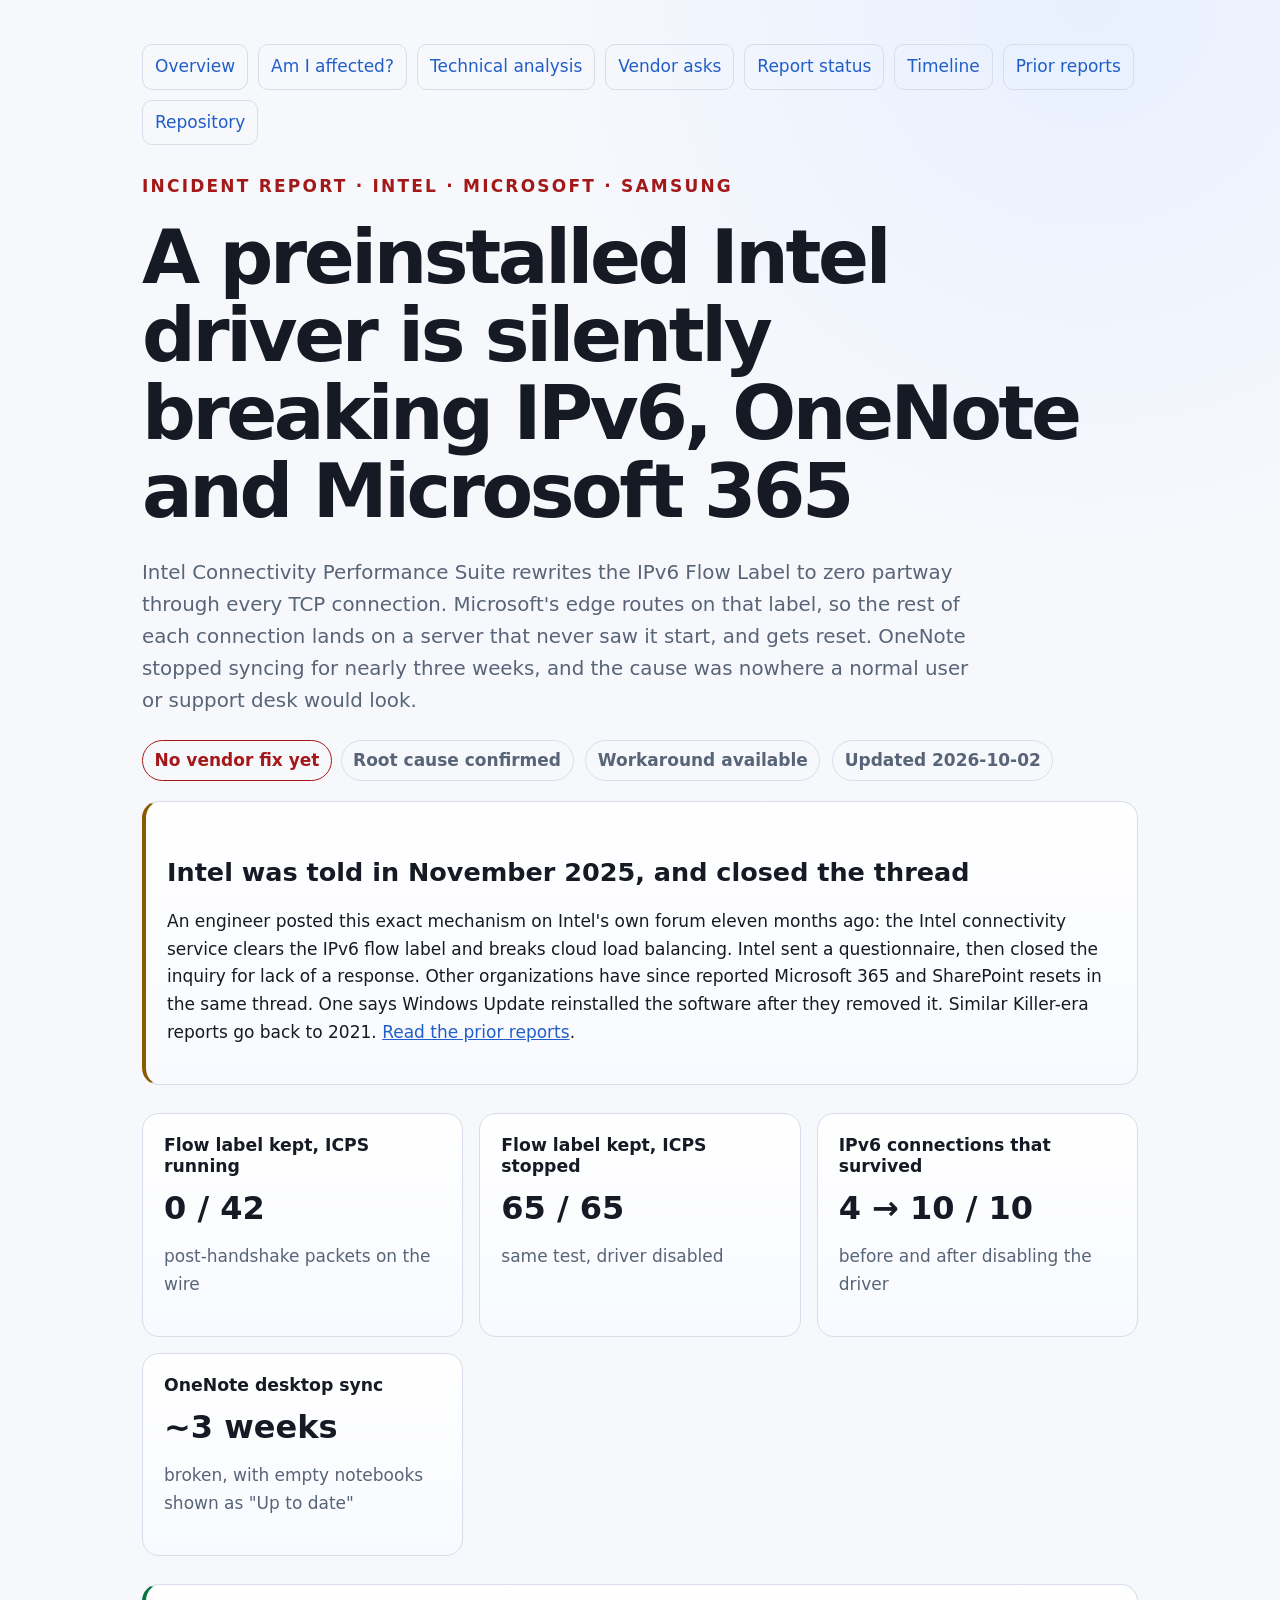
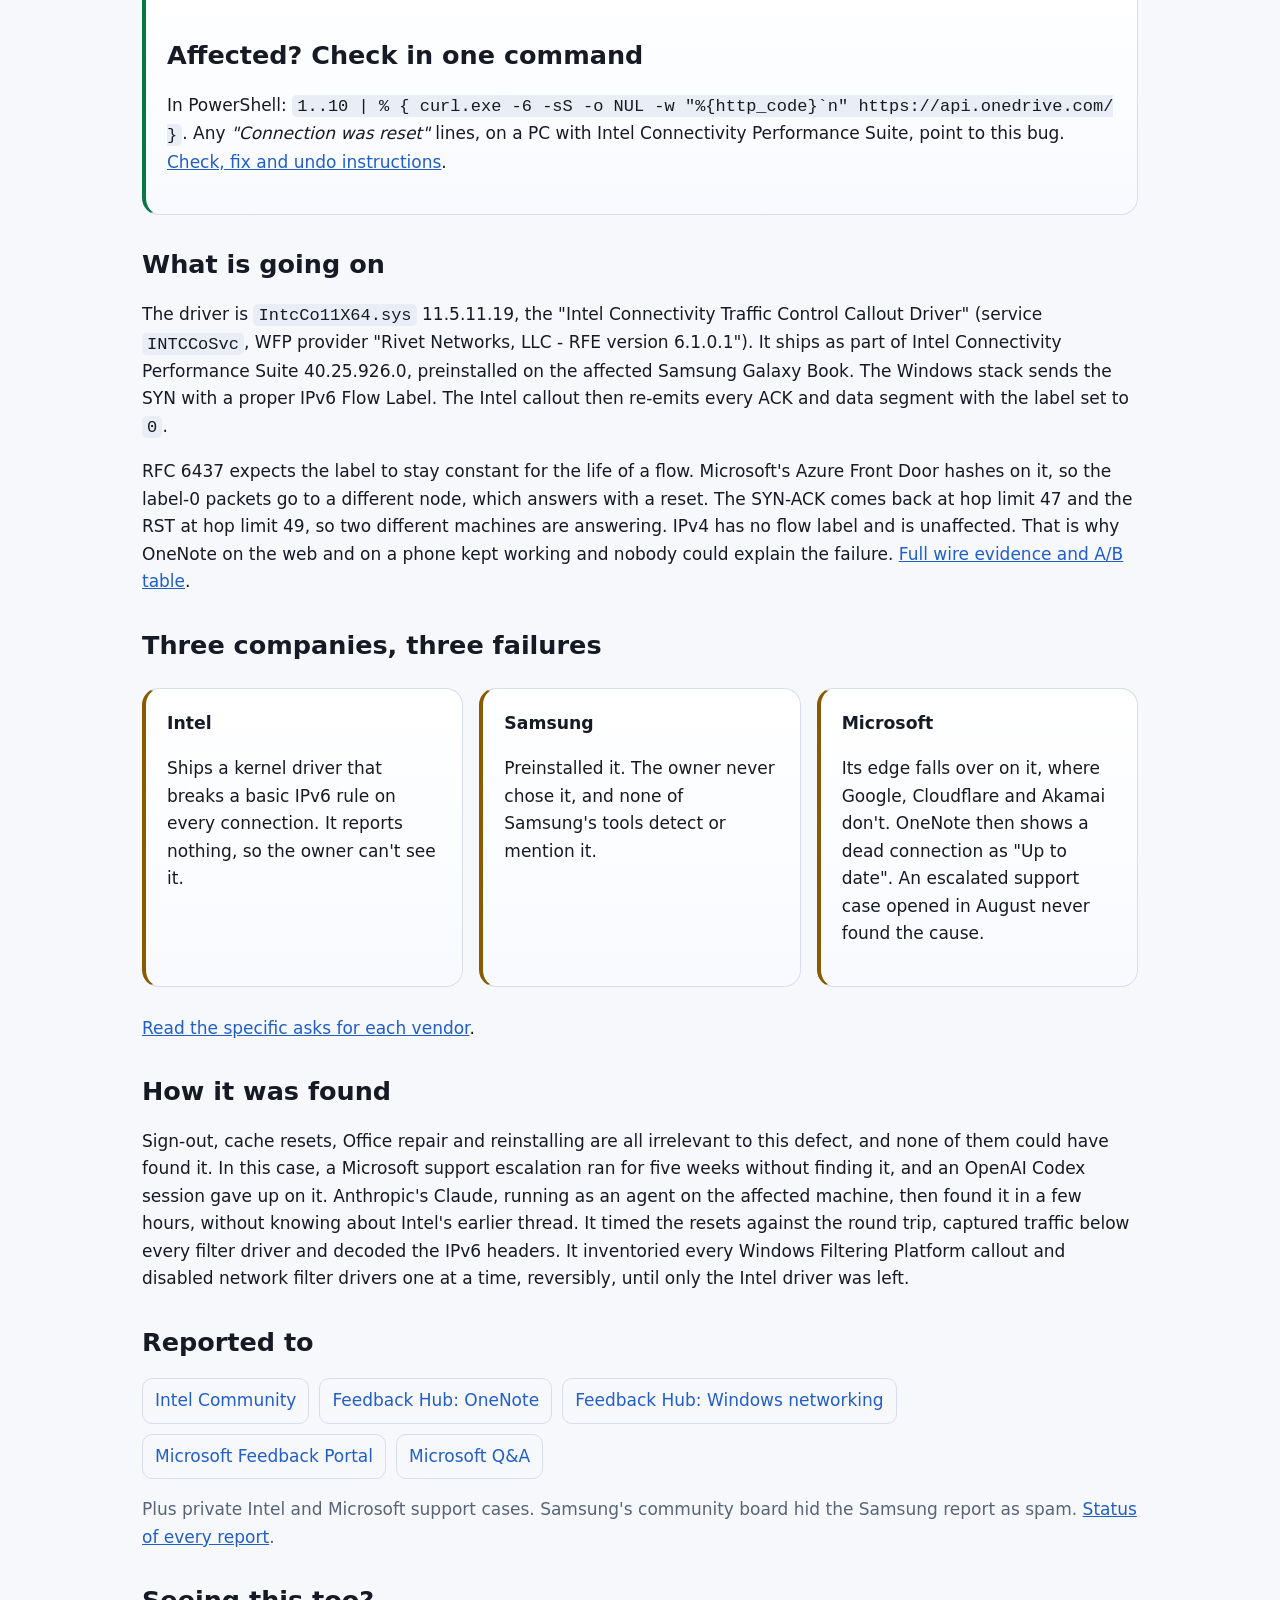
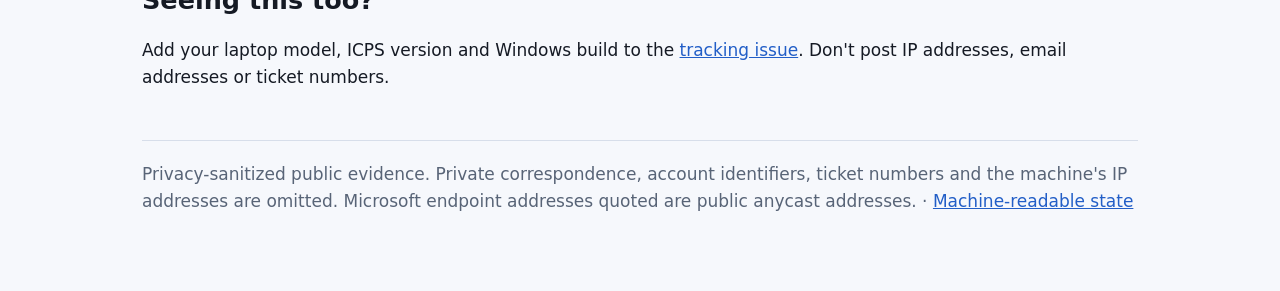
==== index.html @ 077183d1 "Add prior reports: Intel was given the flow-label mechanism in November 2025 Co-Authored-By: Claude " ====
<!doctype html>
<html lang="en">
<head>
  <meta charset="utf-8">
  <meta name="viewport" content="width=device-width,initial-scale=1">
  <title>Intel ICPS breaks IPv6, OneNote and Microsoft 365</title>
  <meta name="description" content="Intel Connectivity Performance Suite, preinstalled on Intel laptops, zeroes the IPv6 Flow Label mid-connection. Microsoft's edge resets the connection. OneNote sync dies. Root cause, proof and workaround.">
  <meta name="robots" content="index, follow">
  <link rel="canonical" href="https://coolak.github.io/intel-icps-ipv6-flow-label-incident/">
  <meta property="og:type" content="article">
  <meta property="og:site_name" content="Intel ICPS IPv6 flow-label incident">
  <meta property="og:title" content="Preinstalled Intel driver silently breaks IPv6, OneNote and Microsoft 365">
  <meta property="og:description" content="Packet captures and an A/B test show Intel Connectivity Performance Suite zeroing the IPv6 Flow Label mid-connection. Microsoft's edge resets the connection.">
  <meta property="og:url" content="https://coolak.github.io/intel-icps-ipv6-flow-label-incident/">
  <meta name="twitter:card" content="summary">
  <meta name="twitter:title" content="Preinstalled Intel driver silently breaks IPv6, OneNote and Microsoft 365">
  <meta name="twitter:description" content="Root cause, wire evidence, vendor reports and a five-minute workaround.">
  <link rel="stylesheet" href="site.css">
  <script type="application/ld+json">{"@context":"https://schema.org","@type":"Report","name":"Intel Connectivity Performance Suite zeroes IPv6 Flow Label mid-connection","url":"https://coolak.github.io/intel-icps-ipv6-flow-label-incident/","dateCreated":"2026-10-02","dateModified":"2026-10-02","about":["Intel Connectivity Performance Suite","IPv6 flow label","OneNote","Azure Front Door","Samsung Galaxy Book"],"isAccessibleForFree":true}</script>
</head>
<body><main>
<nav class="nav">
  <a href="./">Overview</a>
  <a href="workaround.html">Am I affected?</a>
  <a href="technical-analysis.html">Technical analysis</a>
  <a href="owner-action.html">Vendor asks</a>
  <a href="vendor-reports.html">Report status</a>
  <a href="timeline.html">Timeline</a>
  <a href="prior-reports.html">Prior reports</a>
  <a href="https://github.com/COOLak/intel-icps-ipv6-flow-label-incident">Repository</a>
</nav>

<p class="kicker">Incident report · Intel · Microsoft · Samsung</p>
<h1>A preinstalled Intel driver is silently breaking IPv6, OneNote and Microsoft 365</h1>
<p class="lede">Intel Connectivity Performance Suite rewrites the IPv6 Flow Label to zero partway through every TCP connection. Microsoft's edge routes on that label, so the rest of each connection lands on a server that never saw it start, and gets reset. OneNote stopped syncing for nearly three weeks, and the cause was nowhere a normal user or support desk would look.</p>
<p><span class="status">No vendor fix yet</span> <span class="pill">Root cause confirmed</span> <span class="pill">Workaround available</span> <span class="pill">Updated 2026-10-02</span></p>

<section class="panel warning">
  <h2>Intel was told in November 2025, and closed the thread</h2>
  <p>An engineer posted this exact mechanism on Intel's own forum eleven months ago: the Intel connectivity service clears the IPv6 flow label and breaks cloud load balancing. Intel sent a questionnaire, then closed the inquiry for lack of a response. Other organizations have since reported Microsoft 365 and SharePoint resets in the same thread. One says Windows Update reinstalled the software after they removed it. Similar Killer-era reports go back to 2021. <a href="prior-reports.html">Read the prior reports</a>.</p>
</section>

<div class="grid">
  <div class="card"><h2>Flow label kept, ICPS running</h2><div class="metric">0 / 42</div><p class="muted">post-handshake packets on the wire</p></div>
  <div class="card"><h2>Flow label kept, ICPS stopped</h2><div class="metric">65 / 65</div><p class="muted">same test, driver disabled</p></div>
  <div class="card"><h2>IPv6 connections that survived</h2><div class="metric">4 → 10 / 10</div><p class="muted">before and after disabling the driver</p></div>
  <div class="card"><h2>OneNote desktop sync</h2><div class="metric">~3 weeks</div><p class="muted">broken, with empty notebooks shown as "Up to date"</p></div>
</div>

<section class="panel proof">
  <h2>Affected? Check in one command</h2>
  <p>In PowerShell: <code>1..10 | % { curl.exe -6 -sS -o NUL -w "%{http_code}`n" https://api.onedrive.com/ }</code>. Any <em>"Connection was reset"</em> lines, on a PC with Intel Connectivity Performance Suite, point to this bug. <a href="workaround.html">Check, fix and undo instructions</a>.</p>
</section>

<h2>What is going on</h2>
<p>The driver is <code>IntcCo11X64.sys</code> 11.5.11.19, the "Intel Connectivity Traffic Control Callout Driver" (service <code>INTCCoSvc</code>, WFP provider "Rivet Networks, LLC - RFE version 6.1.0.1"). It ships as part of Intel Connectivity Performance Suite 40.25.926.0, preinstalled on the affected Samsung Galaxy Book. The Windows stack sends the SYN with a proper IPv6 Flow Label. The Intel callout then re-emits every ACK and data segment with the label set to <code>0</code>.</p>
<p>RFC 6437 expects the label to stay constant for the life of a flow. Microsoft's Azure Front Door hashes on it, so the label-0 packets go to a different node, which answers with a reset. The SYN-ACK comes back at hop limit 47 and the RST at hop limit 49, so two different machines are answering. IPv4 has no flow label and is unaffected. That is why OneNote on the web and on a phone kept working and nobody could explain the failure. <a href="technical-analysis.html">Full wire evidence and A/B table</a>.</p>

<h2>Three companies, three failures</h2>
<div class="grid">
  <div class="card warning"><h3>Intel</h3><p>Ships a kernel driver that breaks a basic IPv6 rule on every connection. It reports nothing, so the owner can't see it.</p></div>
  <div class="card warning"><h3>Samsung</h3><p>Preinstalled it. The owner never chose it, and none of Samsung's tools detect or mention it.</p></div>
  <div class="card warning"><h3>Microsoft</h3><p>Its edge falls over on it, where Google, Cloudflare and Akamai don't. OneNote then shows a dead connection as "Up to date". An escalated support case opened in August never found the cause.</p></div>
</div>
<p><a href="owner-action.html">Read the specific asks for each vendor</a>.</p>

<h2>How it was found</h2>
<p>Sign-out, cache resets, Office repair and reinstalling are all irrelevant to this defect, and none of them could have found it. In this case, a Microsoft support escalation ran for five weeks without finding it, and an OpenAI Codex session gave up on it. Anthropic's Claude, running as an agent on the affected machine, then found it in a few hours, without knowing about Intel's earlier thread. It timed the resets against the round trip, captured traffic below every filter driver and decoded the IPv6 headers. It inventoried every Windows Filtering Platform callout and disabled network filter drivers one at a time, reversibly, until only the Intel driver was left.</p>

<h2>Reported to</h2>
<div class="links">
  <a href="https://community.intel.com/t5/Wireless/Intel-ICPS-driver-zeroes-IPv6-Flow-Label-mid-connection-breaking/m-p/1760647">Intel Community</a>
  <a href="https://aka.ms/AA13q37q">Feedback Hub: OneNote</a>
  <a href="https://aka.ms/AA13q37r">Feedback Hub: Windows networking</a>
  <a href="https://feedbackportal.microsoft.com/feedback/idea/dd326ebc-9da1-f111-85ce-7c1e529382f4">Microsoft Feedback Portal</a>
  <a href="https://learn.microsoft.com/en-us/answers/questions/5682454/onenote-sync-says-up-to-date-on-old-pc-but-noteboo">Microsoft Q&amp;A</a>
</div>
<p class="muted">Plus private Intel and Microsoft support cases. Samsung's community board hid the Samsung report as spam. <a href="vendor-reports.html">Status of every report</a>.</p>

<h2>Seeing this too?</h2>
<p>Add your laptop model, ICPS version and Windows build to the <a href="https://github.com/COOLak/intel-icps-ipv6-flow-label-incident/issues/1">tracking issue</a>. Don't post IP addresses, email addresses or ticket numbers.</p>

<footer>Privacy-sanitized public evidence. Private correspondence, account identifiers, ticket numbers and the machine's IP addresses are omitted. Microsoft endpoint addresses quoted are public anycast addresses. · <a href="incident-state.json">Machine-readable state</a></footer>
</main></body>
</html>
---- site.css ----
:root{color-scheme:light dark;--bg:#090c12;--panel:#141a24;--panel2:#0f141d;--text:#f5f7fb;--muted:#aeb9ca;--line:#2d3748;--accent:#8bb7ff;--bad:#ff8f8f;--good:#79e2ad;--warn:#ffd27a}
*{box-sizing:border-box}
html{scroll-behavior:smooth}
body{margin:0;background:radial-gradient(circle at 85% 0,#17233a 0,transparent 34rem),var(--bg);color:var(--text);font:17px/1.62 system-ui,-apple-system,"Segoe UI",sans-serif}
main{max-width:1040px;margin:auto;padding:44px 22px 80px}
a{color:var(--accent)}
h1{font-size:clamp(2.2rem,6vw,4.7rem);line-height:1.04;margin:.22em 0 .35em;letter-spacing:-.045em}
h2{margin-top:2.1rem;line-height:1.2}
h3{margin-bottom:.35rem}
.kicker{color:var(--bad);font-weight:850;letter-spacing:.13em;text-transform:uppercase}
.lede{font-size:1.24rem;color:var(--muted);max-width:850px}
.status,.pill{display:inline-block;padding:.34rem .72rem;border:1px solid var(--bad);border-radius:999px;color:var(--bad);font-weight:760}
.pill{border-color:var(--line);color:var(--muted);margin:.2rem}
.grid{display:grid;grid-template-columns:repeat(auto-fit,minmax(250px,1fr));gap:16px;margin:28px 0}
.card,.panel{background:linear-gradient(180deg,var(--panel),var(--panel2));border:1px solid var(--line);border-radius:17px;padding:21px}
.card h2,.card h3{margin-top:0;font-size:1.08rem}
.metric{font-size:2rem;font-weight:850;line-height:1.1}
.muted{color:var(--muted)}
.warning{border-left:4px solid var(--warn)}
.proof{border-left:4px solid var(--good)}
img{display:block;max-width:100%;border-radius:14px;border:1px solid var(--line);margin:24px 0}
table{width:100%;border-collapse:collapse;display:block;overflow-x:auto}
th,td{text-align:left;vertical-align:top;border-bottom:1px solid var(--line);padding:12px 10px;min-width:150px}
th{color:var(--muted)}
.links,.nav{display:flex;flex-wrap:wrap;gap:10px}
.links a,.nav a{border:1px solid var(--line);border-radius:10px;padding:8px 12px;text-decoration:none;background:rgba(255,255,255,.02)}
.nav{margin-bottom:28px}
.timeline{border-left:2px solid var(--line);padding-left:22px}
.timeline article{position:relative;margin:0 0 24px}
.timeline article:before{content:"";position:absolute;left:-29px;top:.45rem;width:12px;height:12px;border-radius:50%;background:var(--accent)}
code{background:#20283a;padding:.1em .3em;border-radius:5px}
footer{margin-top:48px;padding-top:20px;border-top:1px solid var(--line);color:var(--muted)}
@media(prefers-color-scheme:light){:root{--bg:#f6f8fc;--panel:#fff;--panel2:#f8faff;--text:#151a24;--muted:#586477;--line:#d7deea;--accent:#225ec7;--bad:#a31919;--good:#087743;--warn:#8a5a00}body{background:radial-gradient(circle at 85% 0,#e8f0ff 0,transparent 34rem),var(--bg)}code{background:#e8edf6}}
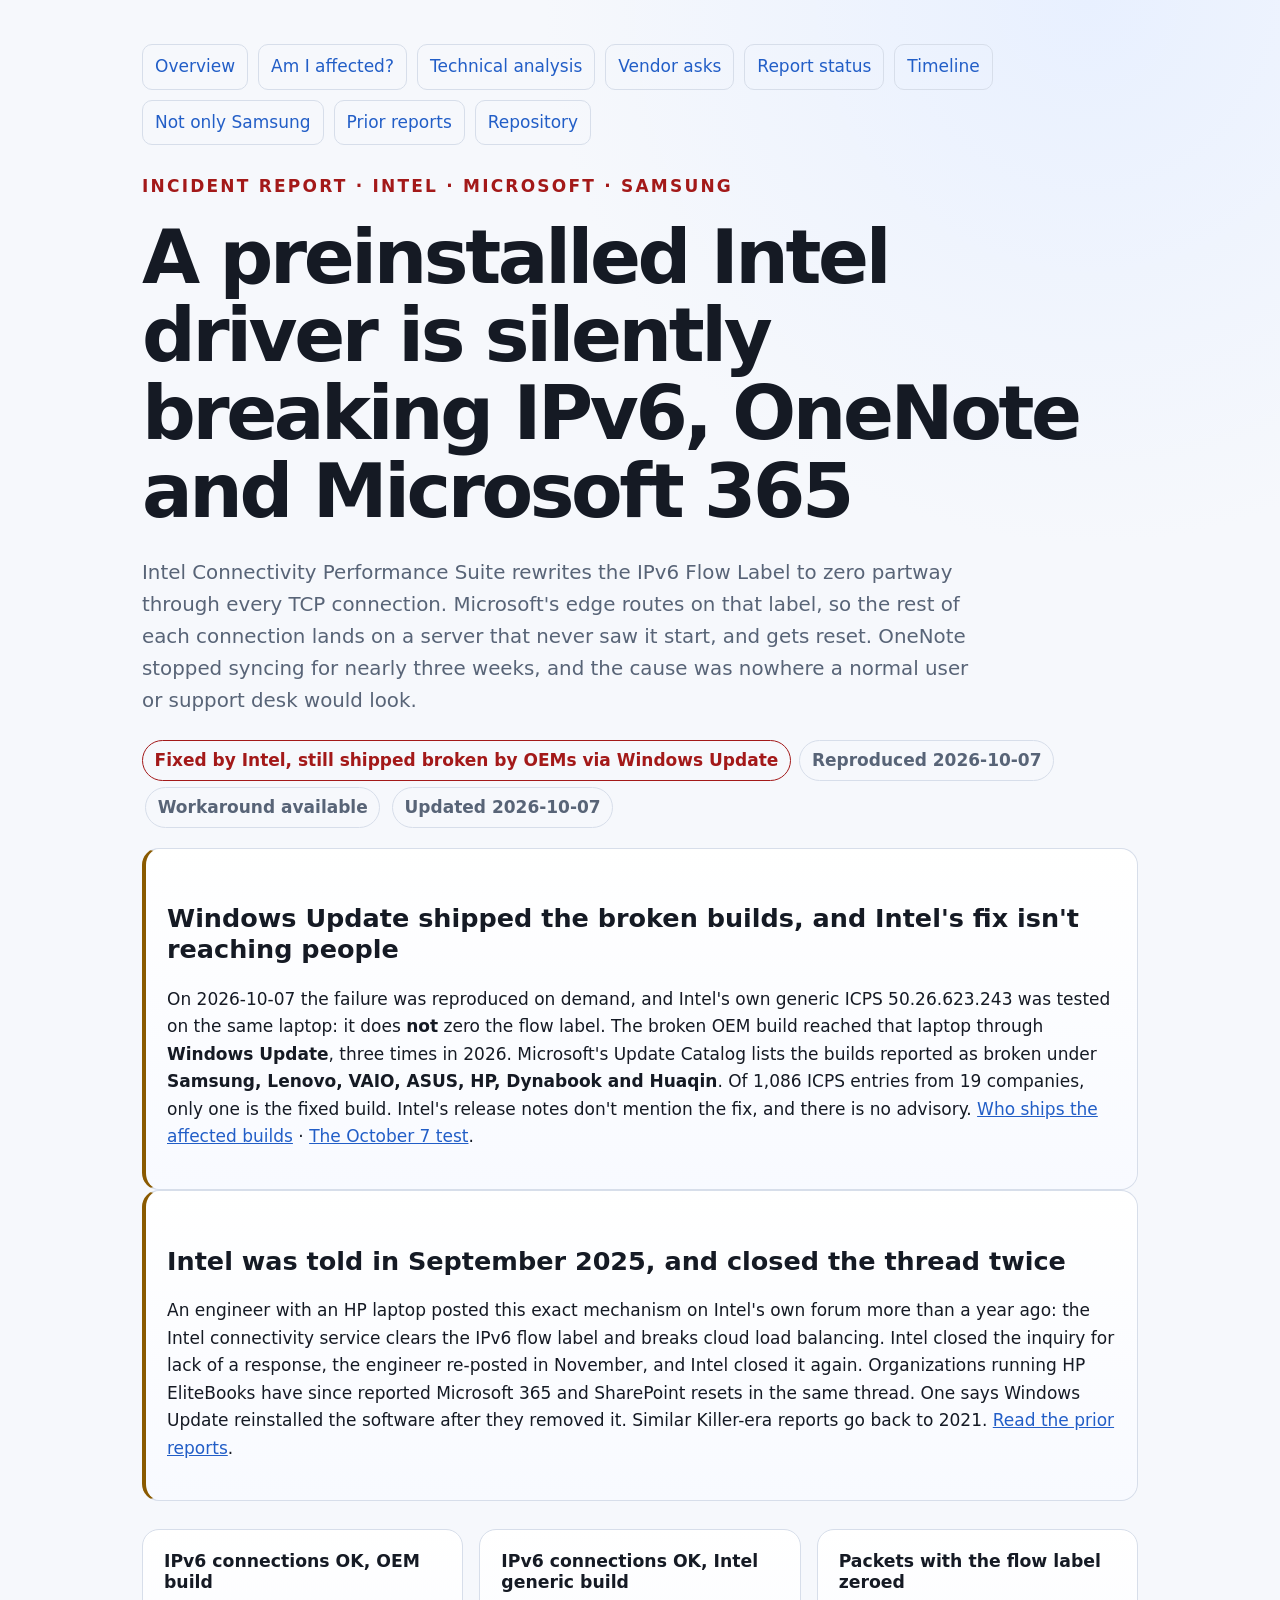
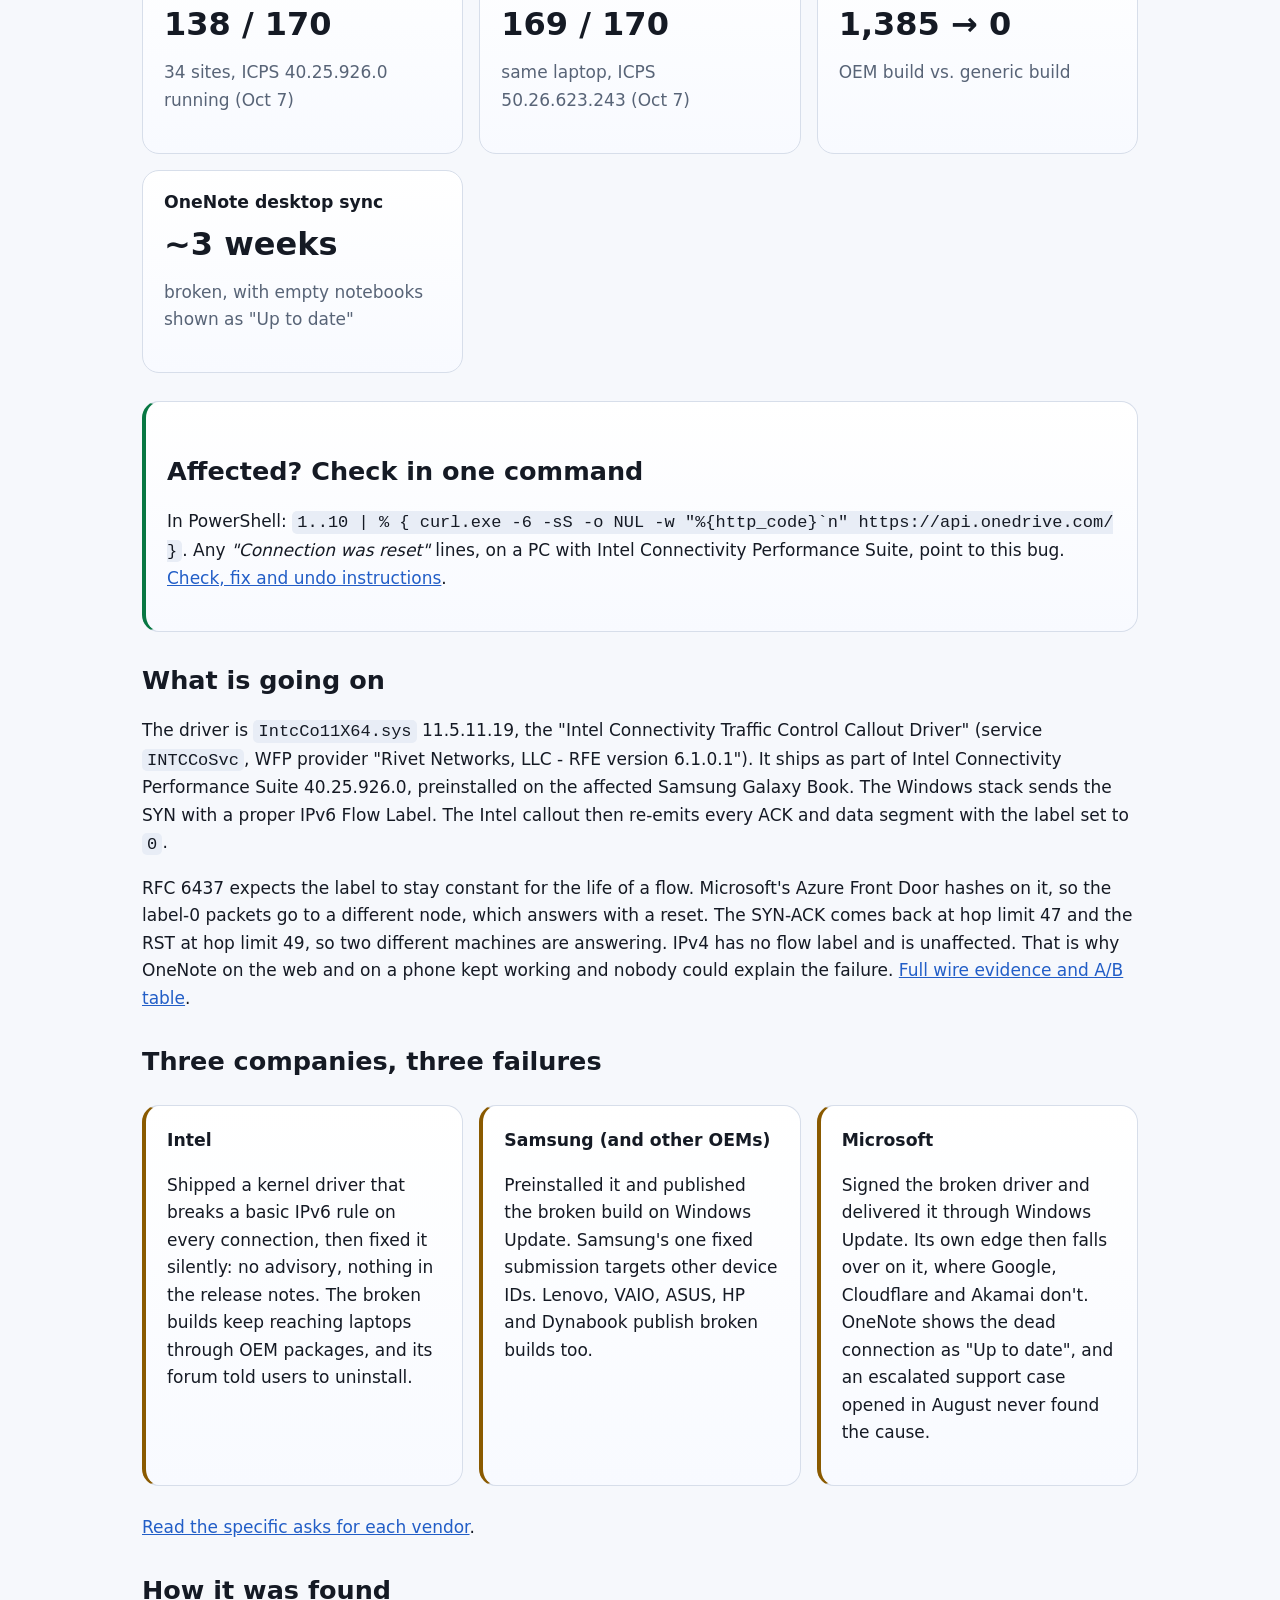
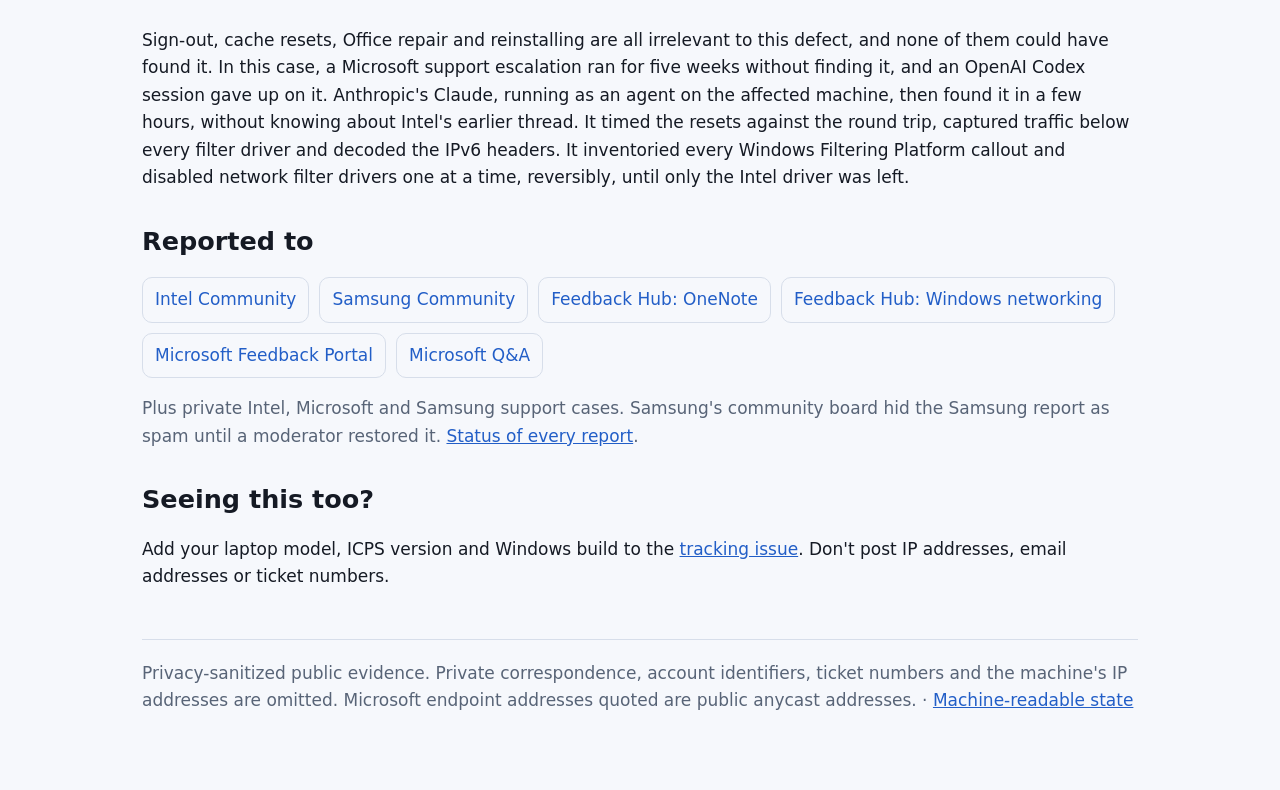
==== commit 513a8941: "Add October 7 retest, Intel generic build result, Windows Update evidence and affected OEMs - Reprod" ====
--- a/index.html
+++ b/index.html
@@ -26,6 +26,7 @@
   <a href="owner-action.html">Vendor asks</a>
   <a href="vendor-reports.html">Report status</a>
   <a href="timeline.html">Timeline</a>
+  <a href="affected-oems.html">Not only Samsung</a>
   <a href="prior-reports.html">Prior reports</a>
   <a href="https://github.com/COOLak/intel-icps-ipv6-flow-label-incident">Repository</a>
 </nav>
@@ -33,17 +34,22 @@
 <p class="kicker">Incident report · Intel · Microsoft · Samsung</p>
 <h1>A preinstalled Intel driver is silently breaking IPv6, OneNote and Microsoft 365</h1>
 <p class="lede">Intel Connectivity Performance Suite rewrites the IPv6 Flow Label to zero partway through every TCP connection. Microsoft's edge routes on that label, so the rest of each connection lands on a server that never saw it start, and gets reset. OneNote stopped syncing for nearly three weeks, and the cause was nowhere a normal user or support desk would look.</p>
-<p><span class="status">No vendor fix yet</span> <span class="pill">Root cause confirmed</span> <span class="pill">Workaround available</span> <span class="pill">Updated 2026-10-02</span></p>
+<p><span class="status">Fixed by Intel, still shipped broken by OEMs via Windows Update</span> <span class="pill">Reproduced 2026-10-07</span> <span class="pill">Workaround available</span> <span class="pill">Updated 2026-10-07</span></p>
 
 <section class="panel warning">
-  <h2>Intel was told in November 2025, and closed the thread</h2>
-  <p>An engineer posted this exact mechanism on Intel's own forum eleven months ago: the Intel connectivity service clears the IPv6 flow label and breaks cloud load balancing. Intel sent a questionnaire, then closed the inquiry for lack of a response. Other organizations have since reported Microsoft 365 and SharePoint resets in the same thread. One says Windows Update reinstalled the software after they removed it. Similar Killer-era reports go back to 2021. <a href="prior-reports.html">Read the prior reports</a>.</p>
+  <h2>Windows Update shipped the broken builds, and Intel's fix isn't reaching people</h2>
+  <p>On 2026-10-07 the failure was reproduced on demand, and Intel's own generic ICPS 50.26.623.243 was tested on the same laptop: it does <strong>not</strong> zero the flow label. The broken OEM build reached that laptop through <strong>Windows Update</strong>, three times in 2026. Microsoft's Update Catalog lists the builds reported as broken under <strong>Samsung, Lenovo, VAIO, ASUS, HP, Dynabook and Huaqin</strong>. Of 1,086 ICPS entries from 19 companies, only one is the fixed build. Intel's release notes don't mention the fix, and there is no advisory. <a href="affected-oems.html">Who ships the affected builds</a> · <a href="technical-analysis.html#october-7-reproduced-again-and-intels-generic-build-does-not-have-the-bug">The October 7 test</a>.</p>
+</section>
+
+<section class="panel warning">
+  <h2>Intel was told in September 2025, and closed the thread twice</h2>
+  <p>An engineer with an HP laptop posted this exact mechanism on Intel's own forum more than a year ago: the Intel connectivity service clears the IPv6 flow label and breaks cloud load balancing. Intel closed the inquiry for lack of a response, the engineer re-posted in November, and Intel closed it again. Organizations running HP EliteBooks have since reported Microsoft 365 and SharePoint resets in the same thread. One says Windows Update reinstalled the software after they removed it. Similar Killer-era reports go back to 2021. <a href="prior-reports.html">Read the prior reports</a>.</p>
 </section>
 
 <div class="grid">
-  <div class="card"><h2>Flow label kept, ICPS running</h2><div class="metric">0 / 42</div><p class="muted">post-handshake packets on the wire</p></div>
-  <div class="card"><h2>Flow label kept, ICPS stopped</h2><div class="metric">65 / 65</div><p class="muted">same test, driver disabled</p></div>
-  <div class="card"><h2>IPv6 connections that survived</h2><div class="metric">4 → 10 / 10</div><p class="muted">before and after disabling the driver</p></div>
+  <div class="card"><h2>IPv6 connections OK, OEM build</h2><div class="metric">138 / 170</div><p class="muted">34 sites, ICPS 40.25.926.0 running (Oct 7)</p></div>
+  <div class="card"><h2>IPv6 connections OK, Intel generic build</h2><div class="metric">169 / 170</div><p class="muted">same laptop, ICPS 50.26.623.243 (Oct 7)</p></div>
+  <div class="card"><h2>Packets with the flow label zeroed</h2><div class="metric">1,385 → 0</div><p class="muted">OEM build vs. generic build</p></div>
   <div class="card"><h2>OneNote desktop sync</h2><div class="metric">~3 weeks</div><p class="muted">broken, with empty notebooks shown as "Up to date"</p></div>
 </div>
 
@@ -58,9 +64,9 @@
 
 <h2>Three companies, three failures</h2>
 <div class="grid">
-  <div class="card warning"><h3>Intel</h3><p>Ships a kernel driver that breaks a basic IPv6 rule on every connection. It reports nothing, so the owner can't see it.</p></div>
-  <div class="card warning"><h3>Samsung</h3><p>Preinstalled it. The owner never chose it, and none of Samsung's tools detect or mention it.</p></div>
-  <div class="card warning"><h3>Microsoft</h3><p>Its edge falls over on it, where Google, Cloudflare and Akamai don't. OneNote then shows a dead connection as "Up to date". An escalated support case opened in August never found the cause.</p></div>
+  <div class="card warning"><h3>Intel</h3><p>Shipped a kernel driver that breaks a basic IPv6 rule on every connection, then fixed it silently: no advisory, nothing in the release notes. The broken builds keep reaching laptops through OEM packages, and its forum told users to uninstall.</p></div>
+  <div class="card warning"><h3>Samsung (and other OEMs)</h3><p>Preinstalled it and published the broken build on Windows Update. Samsung's one fixed submission targets other device IDs. Lenovo, VAIO, ASUS, HP and Dynabook publish broken builds too.</p></div>
+  <div class="card warning"><h3>Microsoft</h3><p>Signed the broken driver and delivered it through Windows Update. Its own edge then falls over on it, where Google, Cloudflare and Akamai don't. OneNote shows the dead connection as "Up to date", and an escalated support case opened in August never found the cause.</p></div>
 </div>
 <p><a href="owner-action.html">Read the specific asks for each vendor</a>.</p>
 
@@ -70,12 +76,13 @@
 <h2>Reported to</h2>
 <div class="links">
   <a href="https://community.intel.com/t5/Wireless/Intel-ICPS-driver-zeroes-IPv6-Flow-Label-mid-connection-breaking/m-p/1760647">Intel Community</a>
+  <a href="https://us.community.samsung.com/t5/Computers/Galaxy-Book-ships-Intel-software-that-breaks-IPv6-networking-and/m-p/3679834">Samsung Community</a>
   <a href="https://aka.ms/AA13q37q">Feedback Hub: OneNote</a>
   <a href="https://aka.ms/AA13q37r">Feedback Hub: Windows networking</a>
   <a href="https://feedbackportal.microsoft.com/feedback/idea/dd326ebc-9da1-f111-85ce-7c1e529382f4">Microsoft Feedback Portal</a>
   <a href="https://learn.microsoft.com/en-us/answers/questions/5682454/onenote-sync-says-up-to-date-on-old-pc-but-noteboo">Microsoft Q&amp;A</a>
 </div>
-<p class="muted">Plus private Intel and Microsoft support cases. Samsung's community board hid the Samsung report as spam. <a href="vendor-reports.html">Status of every report</a>.</p>
+<p class="muted">Plus private Intel, Microsoft and Samsung support cases. Samsung's community board hid the Samsung report as spam until a moderator restored it. <a href="vendor-reports.html">Status of every report</a>.</p>
 
 <h2>Seeing this too?</h2>
 <p>Add your laptop model, ICPS version and Windows build to the <a href="https://github.com/COOLak/intel-icps-ipv6-flow-label-incident/issues/1">tracking issue</a>. Don't post IP addresses, email addresses or ticket numbers.</p>
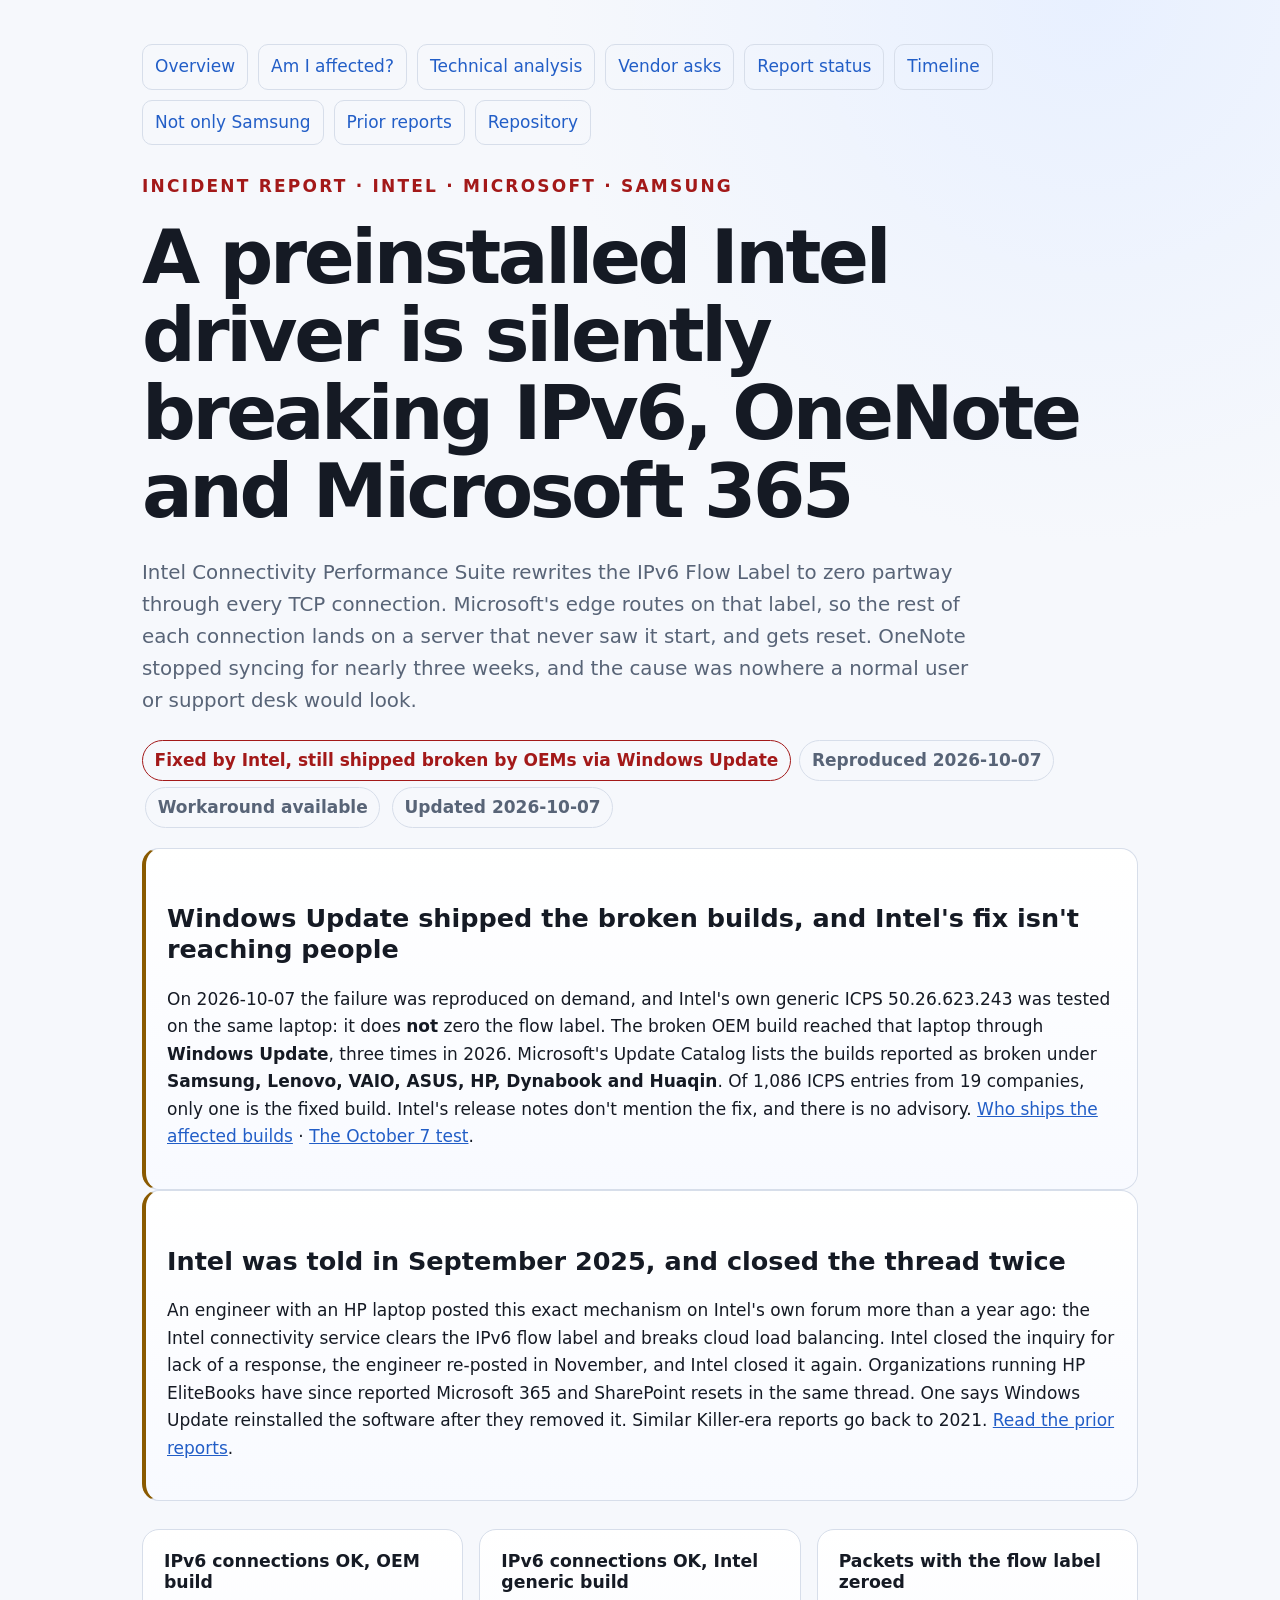
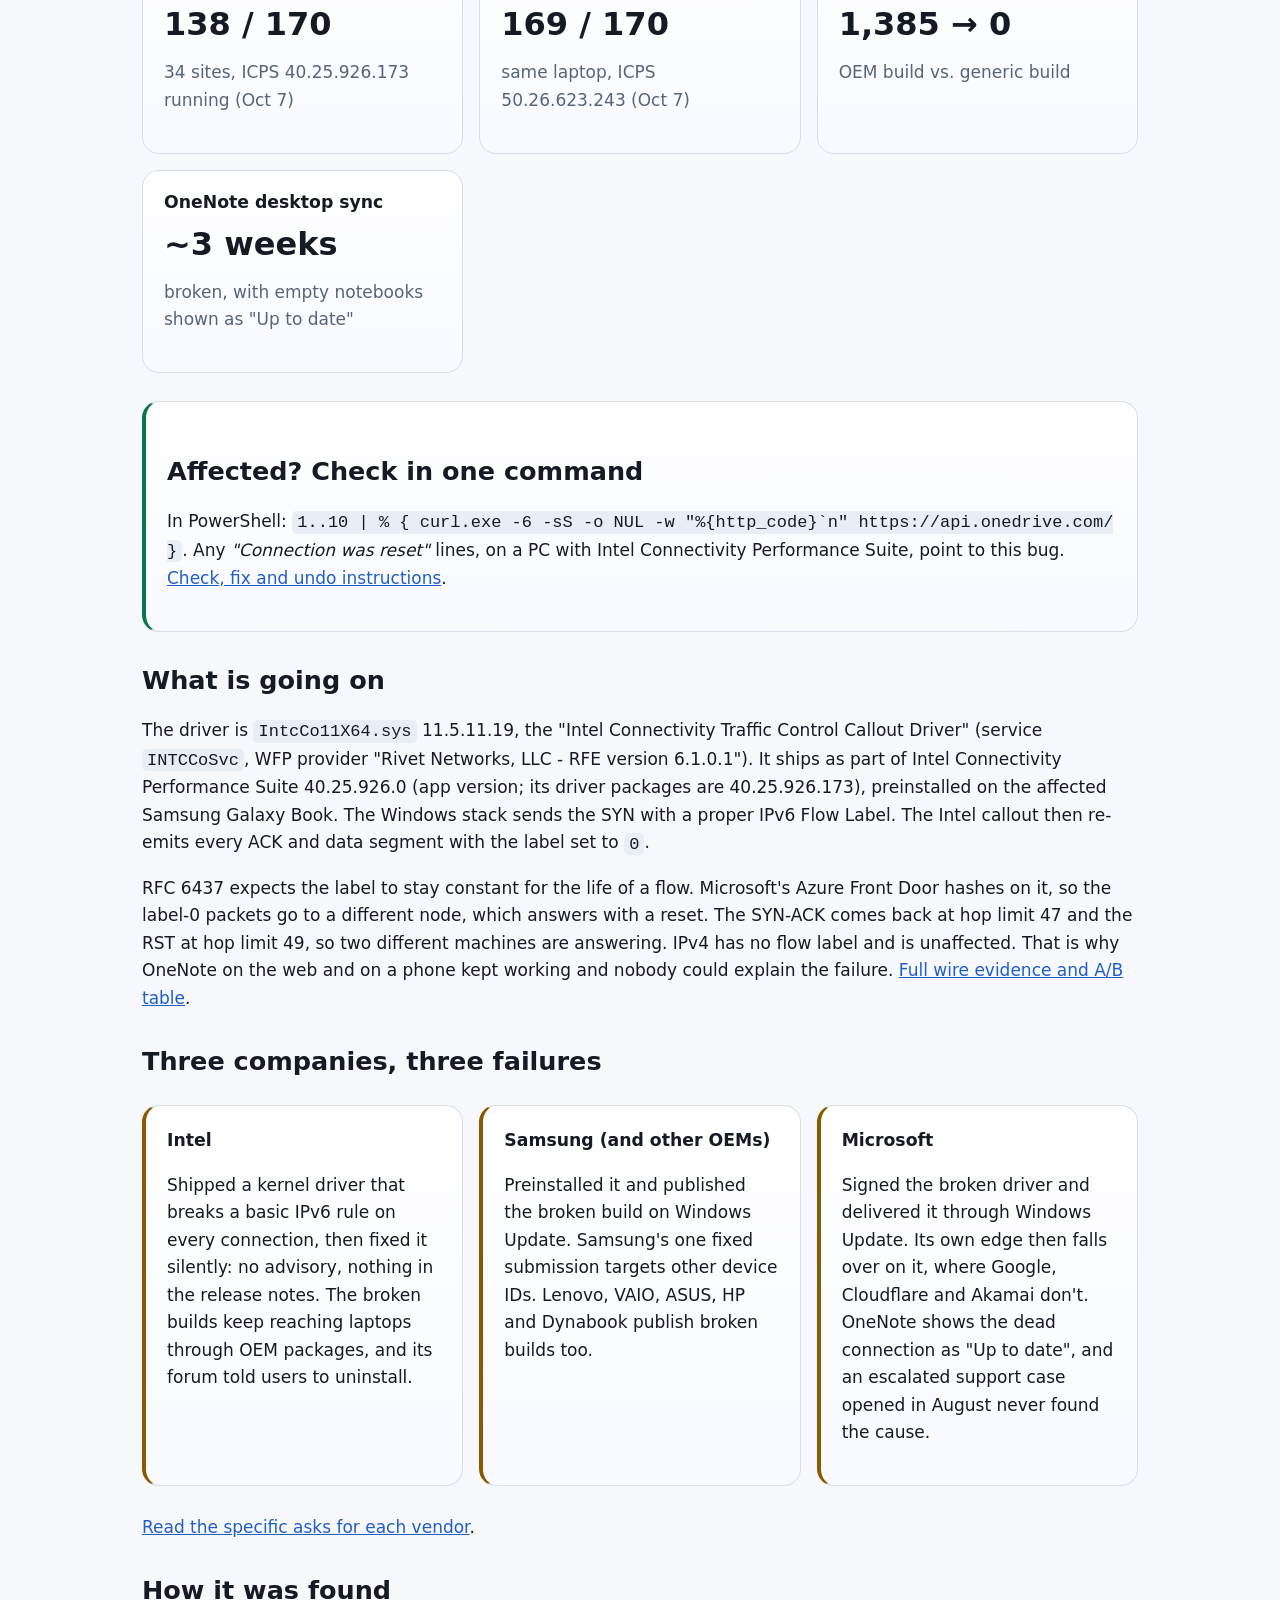
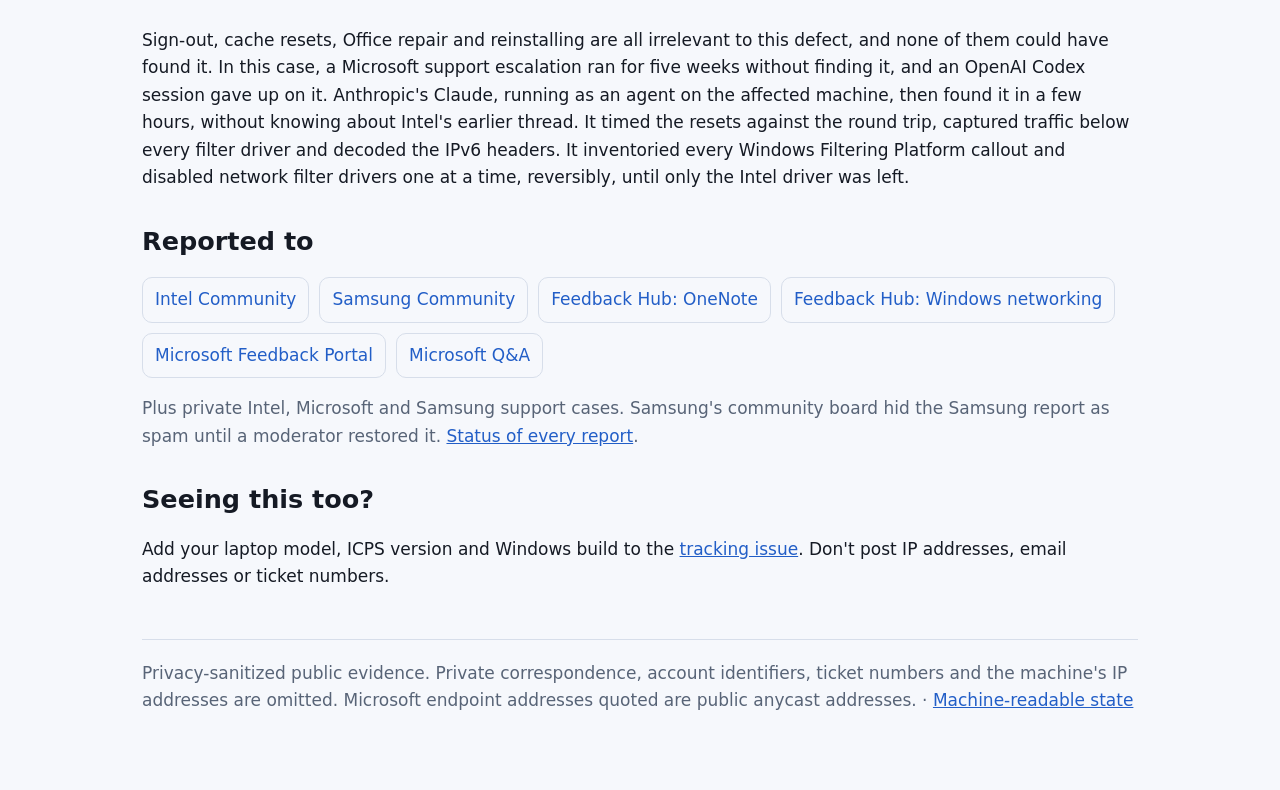
==== commit a462cde5: "Clarify OEM version labels The OEM suite reports app version 40.25.926.0 while its driver packages, " ====
--- a/index.html
+++ b/index.html
@@ -47,7 +47,7 @@
 </section>
 
 <div class="grid">
-  <div class="card"><h2>IPv6 connections OK, OEM build</h2><div class="metric">138 / 170</div><p class="muted">34 sites, ICPS 40.25.926.0 running (Oct 7)</p></div>
+  <div class="card"><h2>IPv6 connections OK, OEM build</h2><div class="metric">138 / 170</div><p class="muted">34 sites, ICPS 40.25.926.173 running (Oct 7)</p></div>
   <div class="card"><h2>IPv6 connections OK, Intel generic build</h2><div class="metric">169 / 170</div><p class="muted">same laptop, ICPS 50.26.623.243 (Oct 7)</p></div>
   <div class="card"><h2>Packets with the flow label zeroed</h2><div class="metric">1,385 → 0</div><p class="muted">OEM build vs. generic build</p></div>
   <div class="card"><h2>OneNote desktop sync</h2><div class="metric">~3 weeks</div><p class="muted">broken, with empty notebooks shown as "Up to date"</p></div>
@@ -59,7 +59,7 @@
 </section>
 
 <h2>What is going on</h2>
-<p>The driver is <code>IntcCo11X64.sys</code> 11.5.11.19, the "Intel Connectivity Traffic Control Callout Driver" (service <code>INTCCoSvc</code>, WFP provider "Rivet Networks, LLC - RFE version 6.1.0.1"). It ships as part of Intel Connectivity Performance Suite 40.25.926.0, preinstalled on the affected Samsung Galaxy Book. The Windows stack sends the SYN with a proper IPv6 Flow Label. The Intel callout then re-emits every ACK and data segment with the label set to <code>0</code>.</p>
+<p>The driver is <code>IntcCo11X64.sys</code> 11.5.11.19, the "Intel Connectivity Traffic Control Callout Driver" (service <code>INTCCoSvc</code>, WFP provider "Rivet Networks, LLC - RFE version 6.1.0.1"). It ships as part of Intel Connectivity Performance Suite 40.25.926.0 (app version; its driver packages are 40.25.926.173), preinstalled on the affected Samsung Galaxy Book. The Windows stack sends the SYN with a proper IPv6 Flow Label. The Intel callout then re-emits every ACK and data segment with the label set to <code>0</code>.</p>
 <p>RFC 6437 expects the label to stay constant for the life of a flow. Microsoft's Azure Front Door hashes on it, so the label-0 packets go to a different node, which answers with a reset. The SYN-ACK comes back at hop limit 47 and the RST at hop limit 49, so two different machines are answering. IPv4 has no flow label and is unaffected. That is why OneNote on the web and on a phone kept working and nobody could explain the failure. <a href="technical-analysis.html">Full wire evidence and A/B table</a>.</p>
 
 <h2>Three companies, three failures</h2>
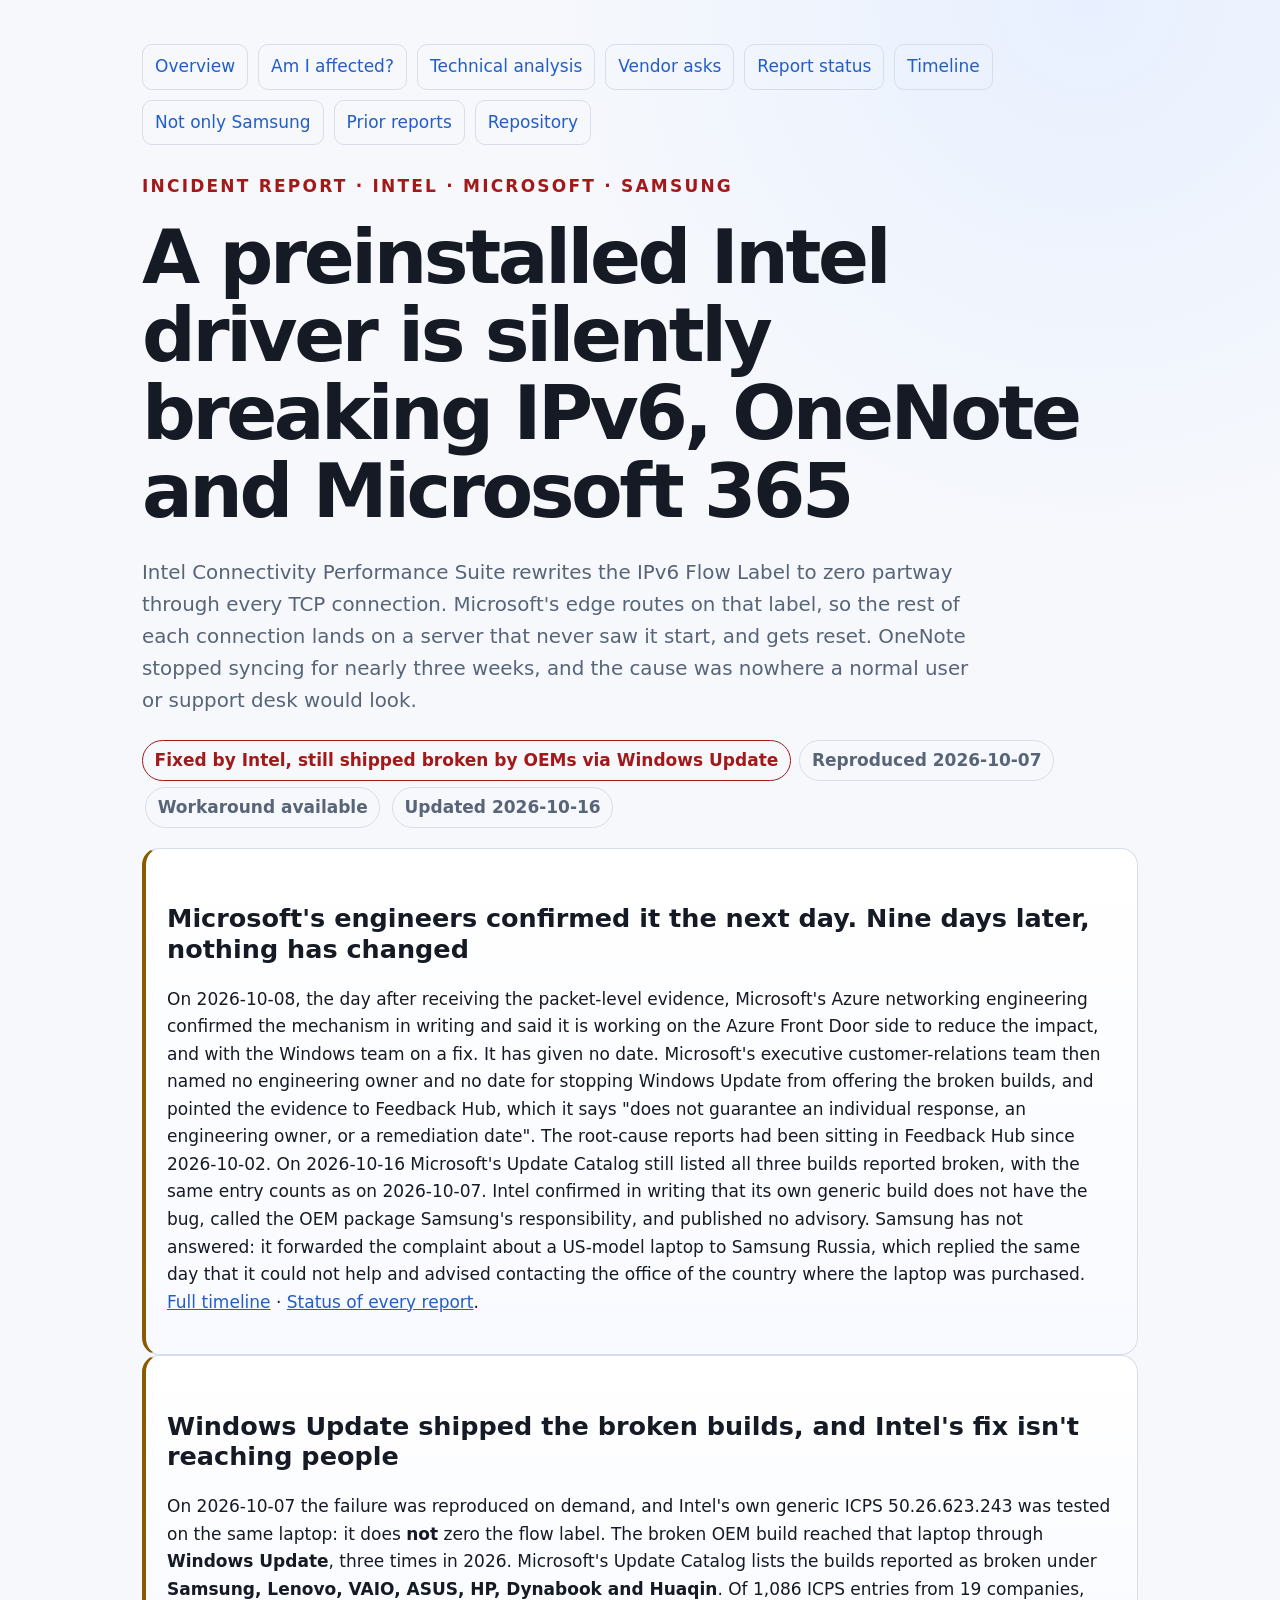
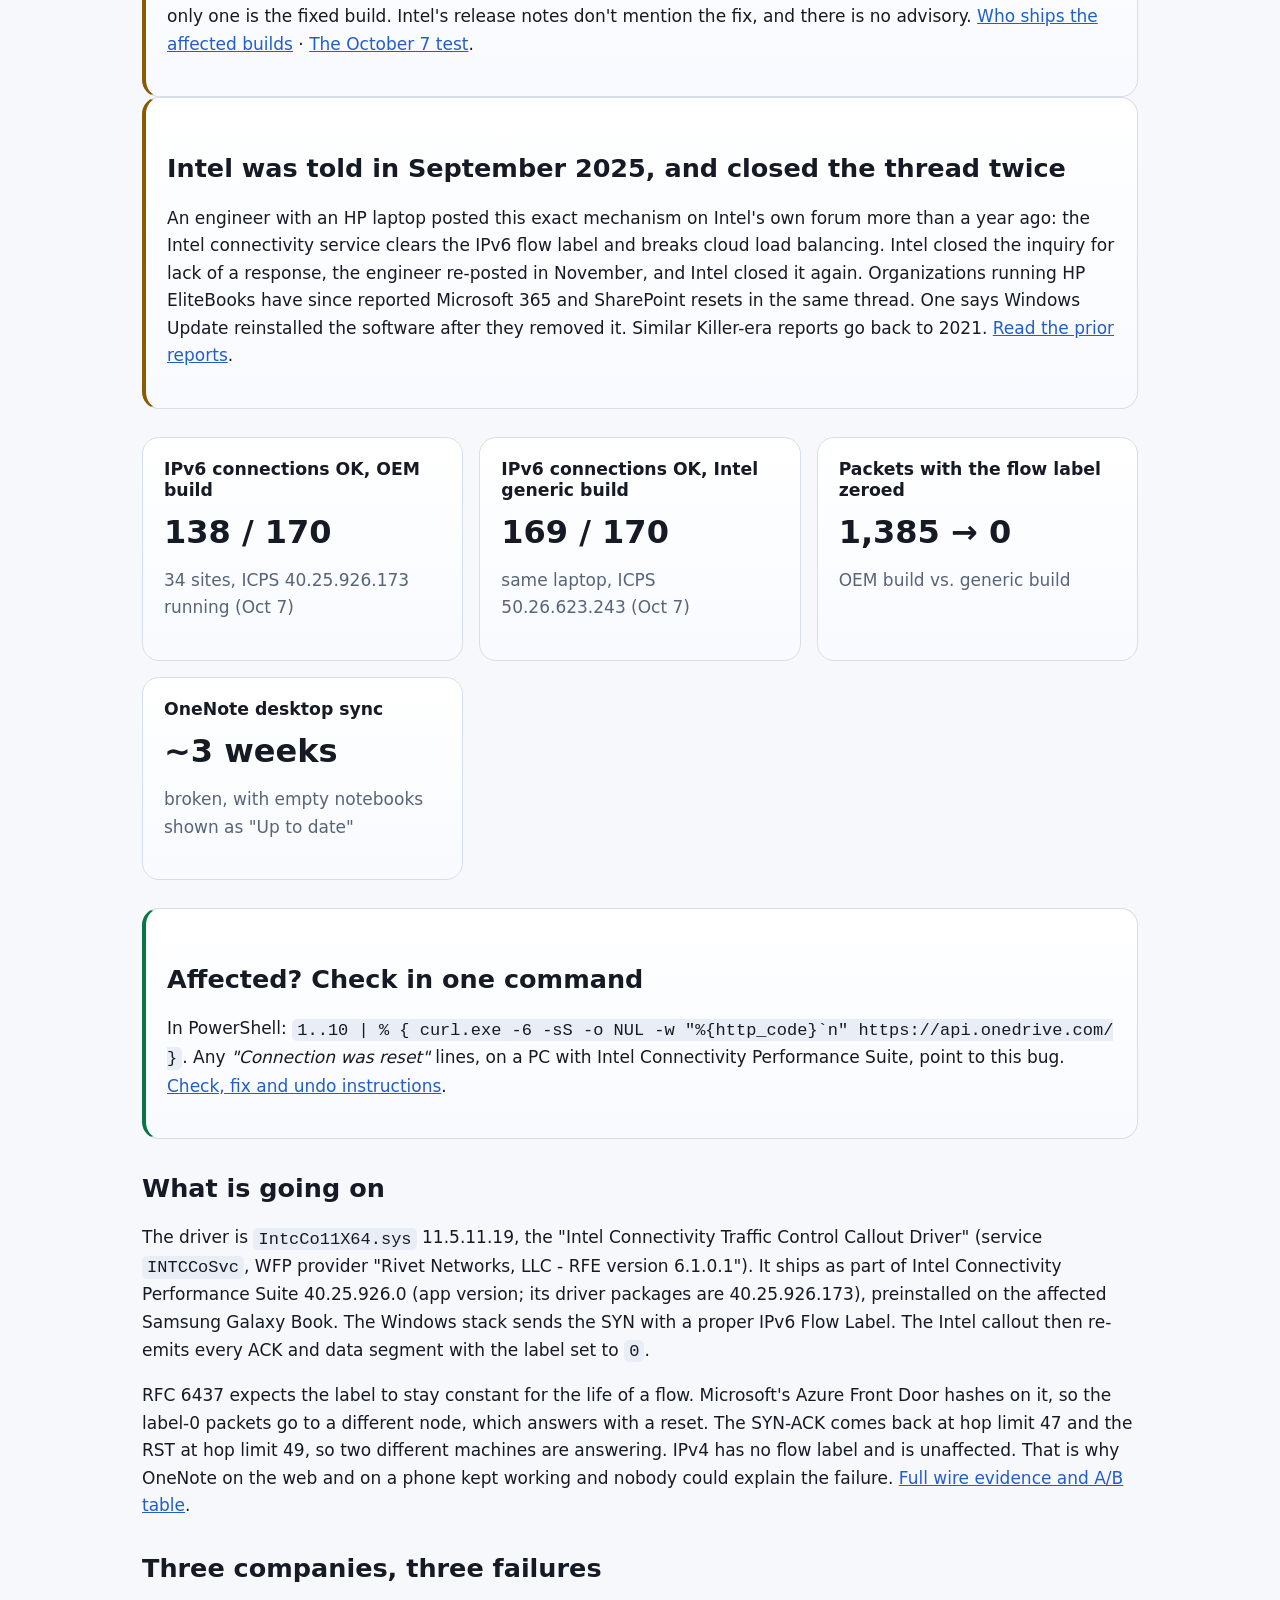
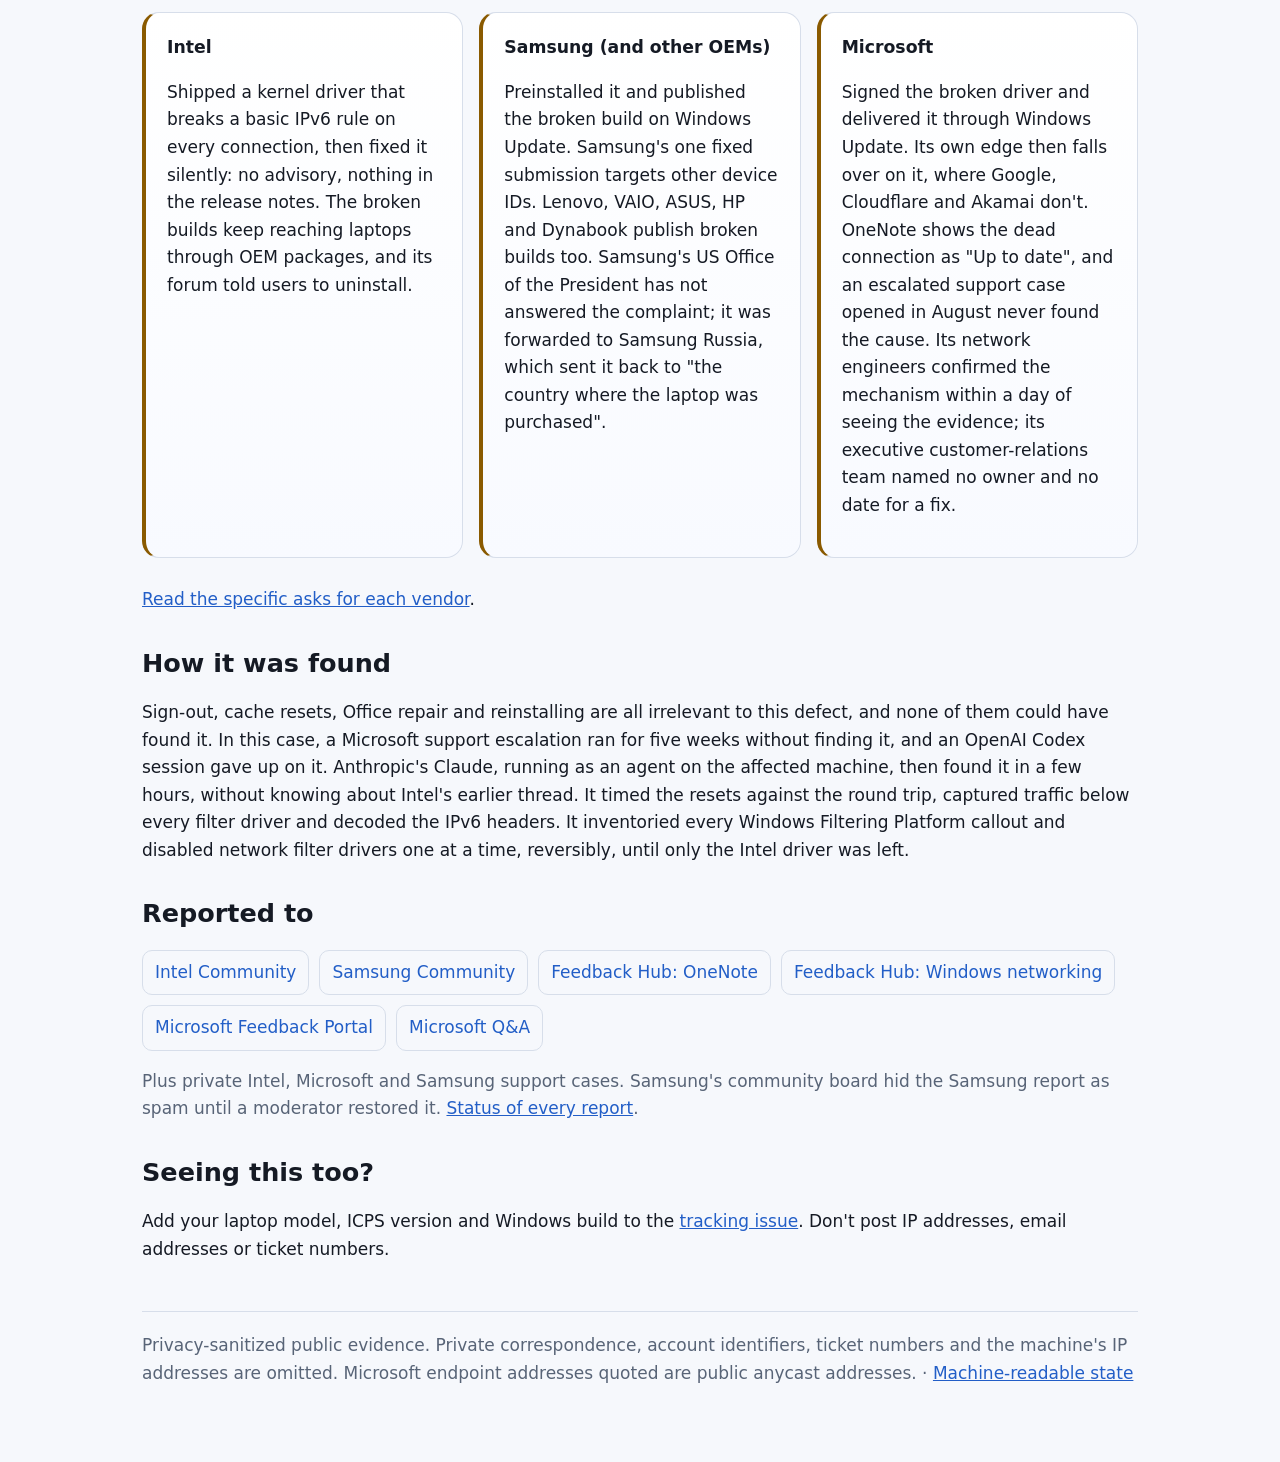
==== commit e64a6d64: "Microsoft names no fix owner or date and points to Feedback Hub; Catalog unchanged; Intel and Samsun" ====
--- a/index.html
+++ b/index.html
@@ -34,7 +34,12 @@
 <p class="kicker">Incident report · Intel · Microsoft · Samsung</p>
 <h1>A preinstalled Intel driver is silently breaking IPv6, OneNote and Microsoft 365</h1>
 <p class="lede">Intel Connectivity Performance Suite rewrites the IPv6 Flow Label to zero partway through every TCP connection. Microsoft's edge routes on that label, so the rest of each connection lands on a server that never saw it start, and gets reset. OneNote stopped syncing for nearly three weeks, and the cause was nowhere a normal user or support desk would look.</p>
-<p><span class="status">Fixed by Intel, still shipped broken by OEMs via Windows Update</span> <span class="pill">Reproduced 2026-10-07</span> <span class="pill">Workaround available</span> <span class="pill">Updated 2026-10-07</span></p>
+<p><span class="status">Fixed by Intel, still shipped broken by OEMs via Windows Update</span> <span class="pill">Reproduced 2026-10-07</span> <span class="pill">Workaround available</span> <span class="pill">Updated 2026-10-16</span></p>
+
+<section class="panel warning">
+  <h2>Microsoft's engineers confirmed it the next day. Nine days later, nothing has changed</h2>
+  <p>On 2026-10-08, the day after receiving the packet-level evidence, Microsoft's Azure networking engineering confirmed the mechanism in writing and said it is working on the Azure Front Door side to reduce the impact, and with the Windows team on a fix. It has given no date. Microsoft's executive customer-relations team then named no engineering owner and no date for stopping Windows Update from offering the broken builds, and pointed the evidence to Feedback Hub, which it says "does not guarantee an individual response, an engineering owner, or a remediation date". The root-cause reports had been sitting in Feedback Hub since 2026-10-02. On 2026-10-16 Microsoft's Update Catalog still listed all three builds reported broken, with the same entry counts as on 2026-10-07. Intel confirmed in writing that its own generic build does not have the bug, called the OEM package Samsung's responsibility, and published no advisory. Samsung has not answered: it forwarded the complaint about a US-model laptop to Samsung Russia, which replied the same day that it could not help and advised contacting the office of the country where the laptop was purchased. <a href="timeline.html">Full timeline</a> · <a href="vendor-reports.html">Status of every report</a>.</p>
+</section>
 
 <section class="panel warning">
   <h2>Windows Update shipped the broken builds, and Intel's fix isn't reaching people</h2>
@@ -65,8 +70,8 @@
 <h2>Three companies, three failures</h2>
 <div class="grid">
   <div class="card warning"><h3>Intel</h3><p>Shipped a kernel driver that breaks a basic IPv6 rule on every connection, then fixed it silently: no advisory, nothing in the release notes. The broken builds keep reaching laptops through OEM packages, and its forum told users to uninstall.</p></div>
-  <div class="card warning"><h3>Samsung (and other OEMs)</h3><p>Preinstalled it and published the broken build on Windows Update. Samsung's one fixed submission targets other device IDs. Lenovo, VAIO, ASUS, HP and Dynabook publish broken builds too.</p></div>
-  <div class="card warning"><h3>Microsoft</h3><p>Signed the broken driver and delivered it through Windows Update. Its own edge then falls over on it, where Google, Cloudflare and Akamai don't. OneNote shows the dead connection as "Up to date", and an escalated support case opened in August never found the cause.</p></div>
+  <div class="card warning"><h3>Samsung (and other OEMs)</h3><p>Preinstalled it and published the broken build on Windows Update. Samsung's one fixed submission targets other device IDs. Lenovo, VAIO, ASUS, HP and Dynabook publish broken builds too. Samsung's US Office of the President has not answered the complaint; it was forwarded to Samsung Russia, which sent it back to "the country where the laptop was purchased".</p></div>
+  <div class="card warning"><h3>Microsoft</h3><p>Signed the broken driver and delivered it through Windows Update. Its own edge then falls over on it, where Google, Cloudflare and Akamai don't. OneNote shows the dead connection as "Up to date", and an escalated support case opened in August never found the cause. Its network engineers confirmed the mechanism within a day of seeing the evidence; its executive customer-relations team named no owner and no date for a fix.</p></div>
 </div>
 <p><a href="owner-action.html">Read the specific asks for each vendor</a>.</p>
 
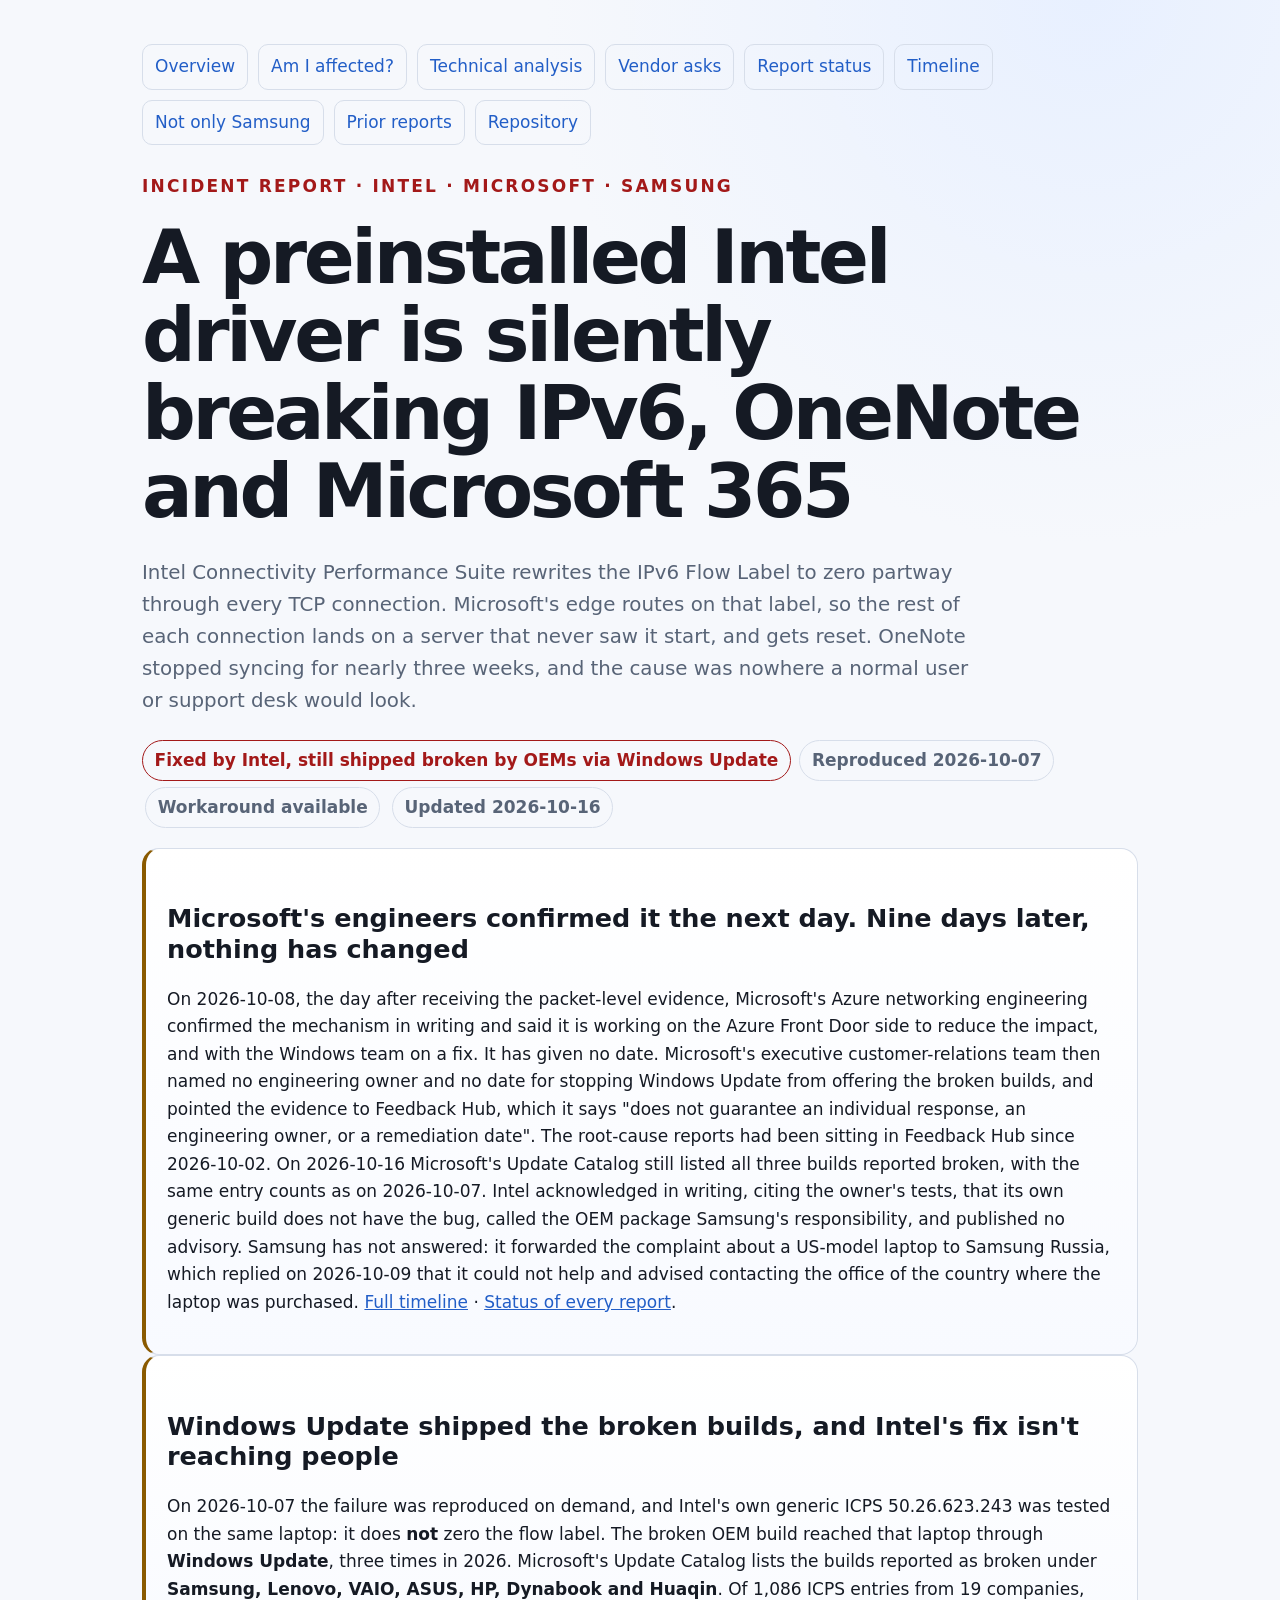
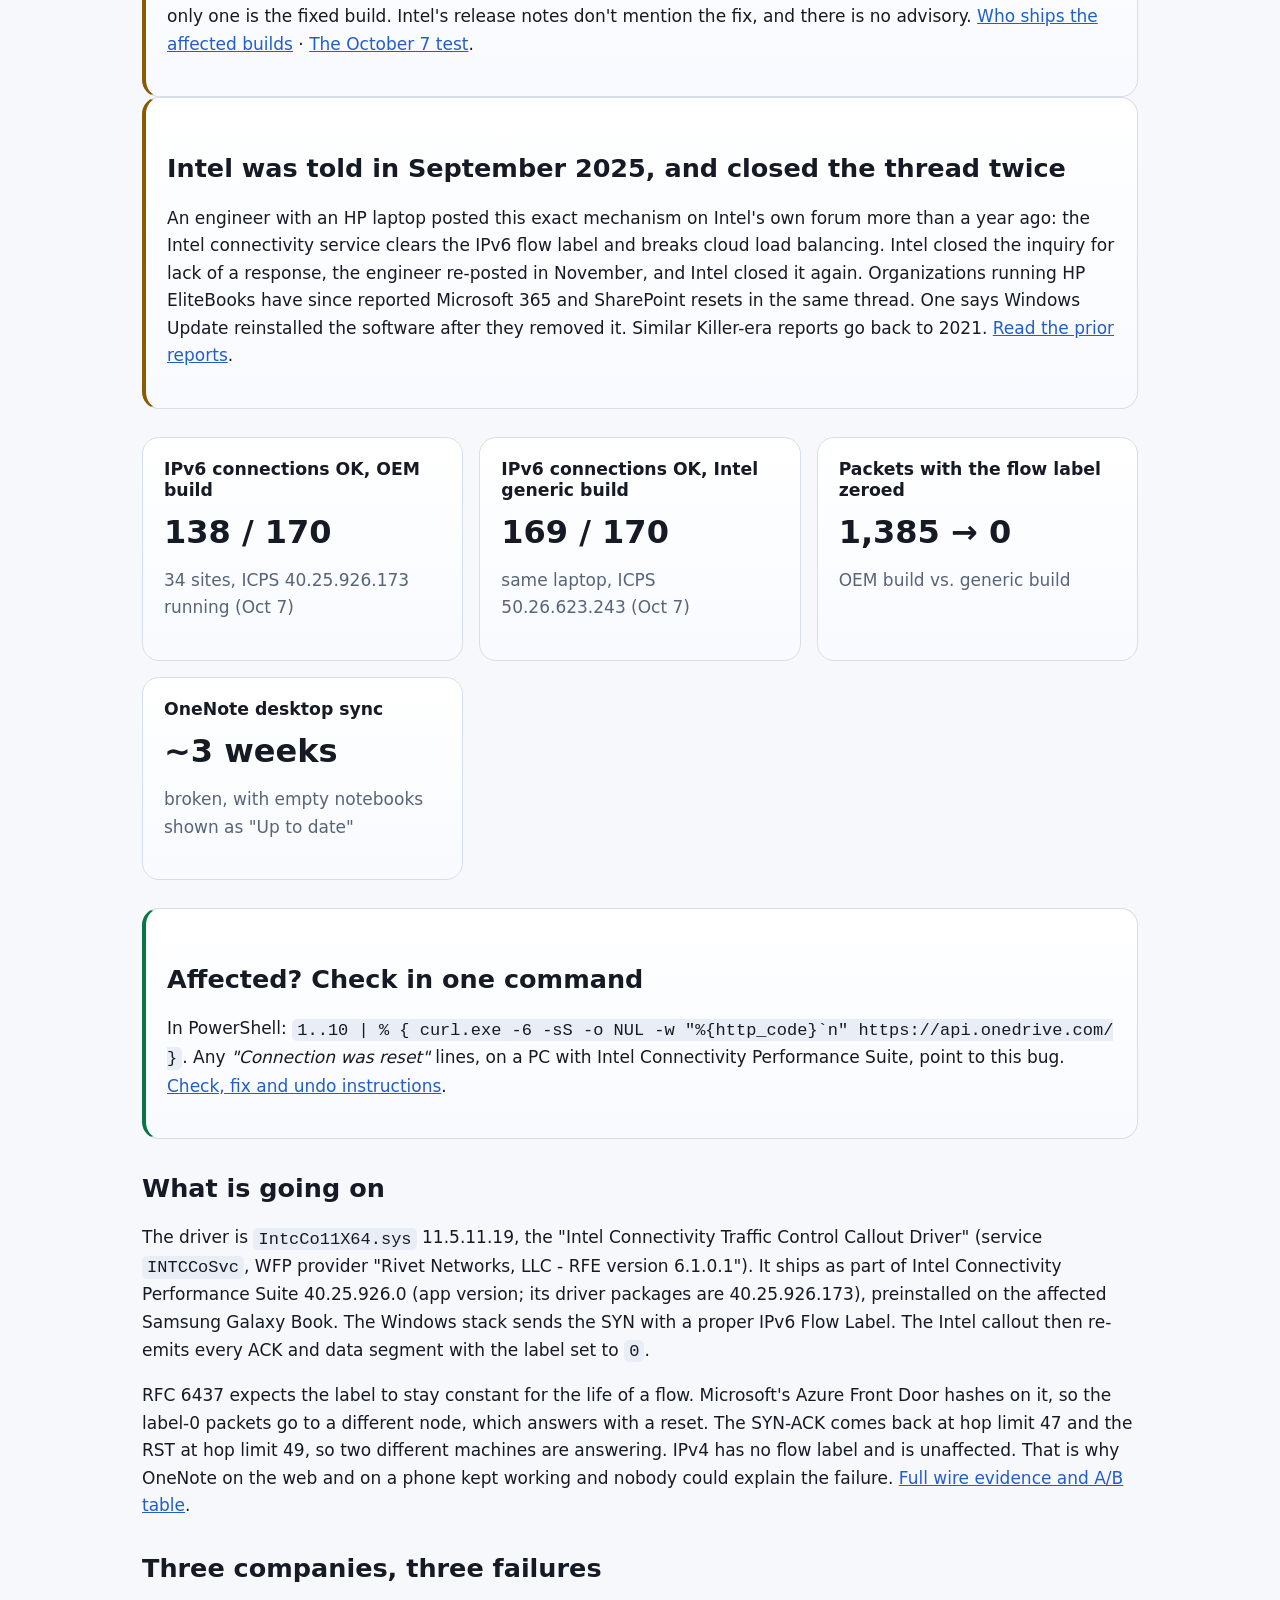
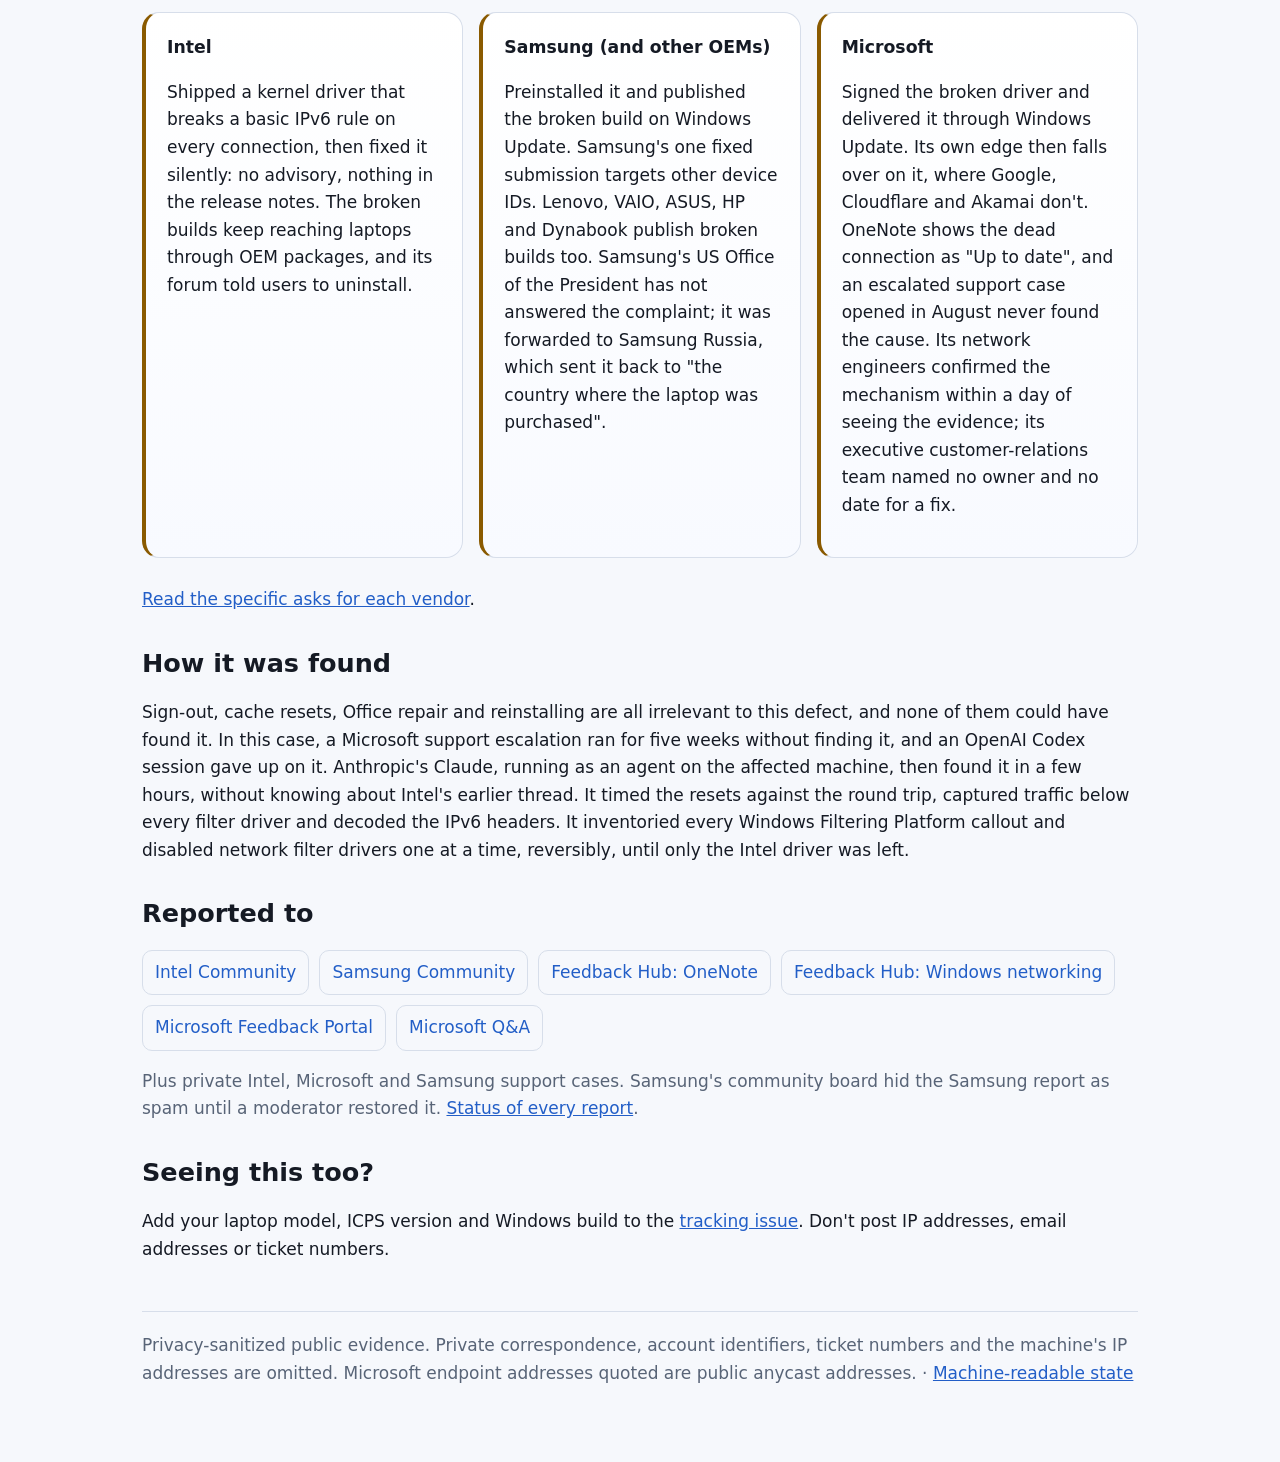
==== commit 67087ad2: "Date Samsung Russia's reply to 2026-10-09; Intel's note on the generic build cites the owner's tests" ====
--- a/index.html
+++ b/index.html
@@ -38,7 +38,7 @@
 
 <section class="panel warning">
   <h2>Microsoft's engineers confirmed it the next day. Nine days later, nothing has changed</h2>
-  <p>On 2026-10-08, the day after receiving the packet-level evidence, Microsoft's Azure networking engineering confirmed the mechanism in writing and said it is working on the Azure Front Door side to reduce the impact, and with the Windows team on a fix. It has given no date. Microsoft's executive customer-relations team then named no engineering owner and no date for stopping Windows Update from offering the broken builds, and pointed the evidence to Feedback Hub, which it says "does not guarantee an individual response, an engineering owner, or a remediation date". The root-cause reports had been sitting in Feedback Hub since 2026-10-02. On 2026-10-16 Microsoft's Update Catalog still listed all three builds reported broken, with the same entry counts as on 2026-10-07. Intel confirmed in writing that its own generic build does not have the bug, called the OEM package Samsung's responsibility, and published no advisory. Samsung has not answered: it forwarded the complaint about a US-model laptop to Samsung Russia, which replied the same day that it could not help and advised contacting the office of the country where the laptop was purchased. <a href="timeline.html">Full timeline</a> · <a href="vendor-reports.html">Status of every report</a>.</p>
+  <p>On 2026-10-08, the day after receiving the packet-level evidence, Microsoft's Azure networking engineering confirmed the mechanism in writing and said it is working on the Azure Front Door side to reduce the impact, and with the Windows team on a fix. It has given no date. Microsoft's executive customer-relations team then named no engineering owner and no date for stopping Windows Update from offering the broken builds, and pointed the evidence to Feedback Hub, which it says "does not guarantee an individual response, an engineering owner, or a remediation date". The root-cause reports had been sitting in Feedback Hub since 2026-10-02. On 2026-10-16 Microsoft's Update Catalog still listed all three builds reported broken, with the same entry counts as on 2026-10-07. Intel acknowledged in writing, citing the owner's tests, that its own generic build does not have the bug, called the OEM package Samsung's responsibility, and published no advisory. Samsung has not answered: it forwarded the complaint about a US-model laptop to Samsung Russia, which replied on 2026-10-09 that it could not help and advised contacting the office of the country where the laptop was purchased. <a href="timeline.html">Full timeline</a> · <a href="vendor-reports.html">Status of every report</a>.</p>
 </section>
 
 <section class="panel warning">
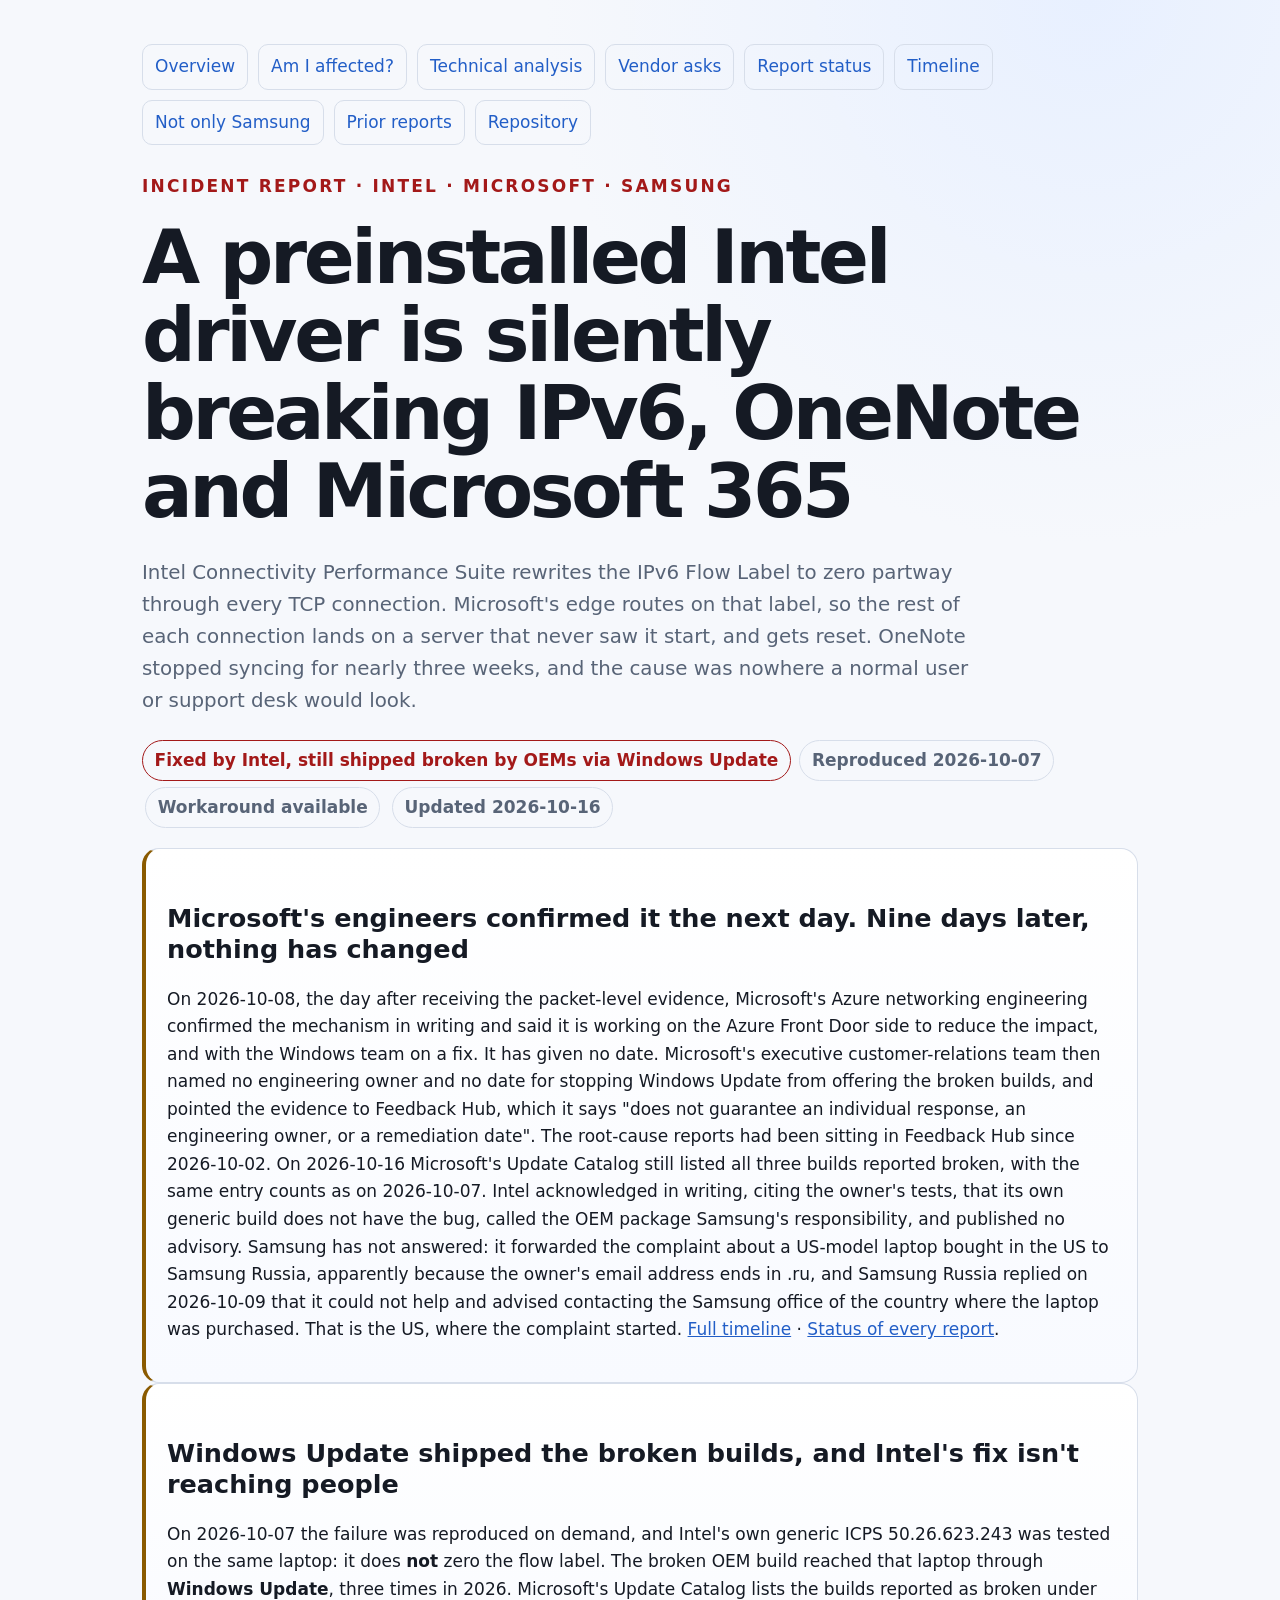
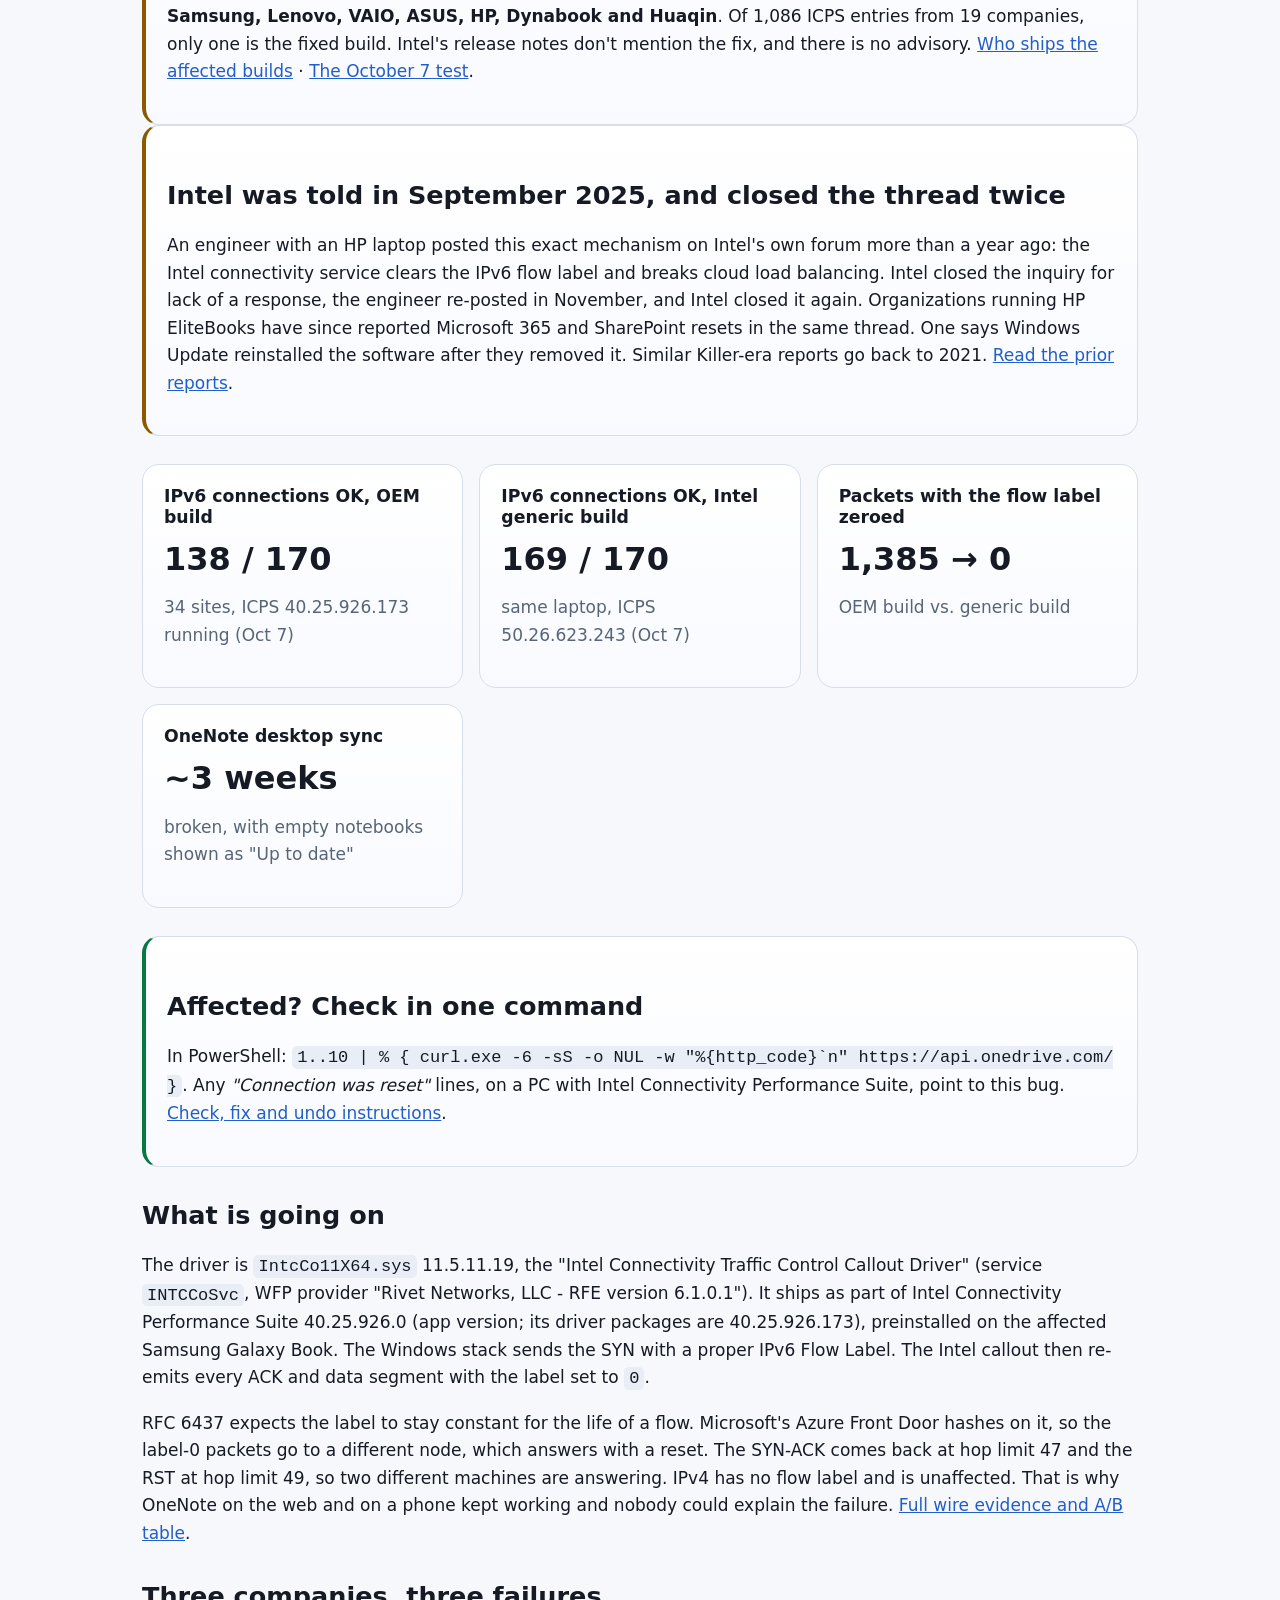
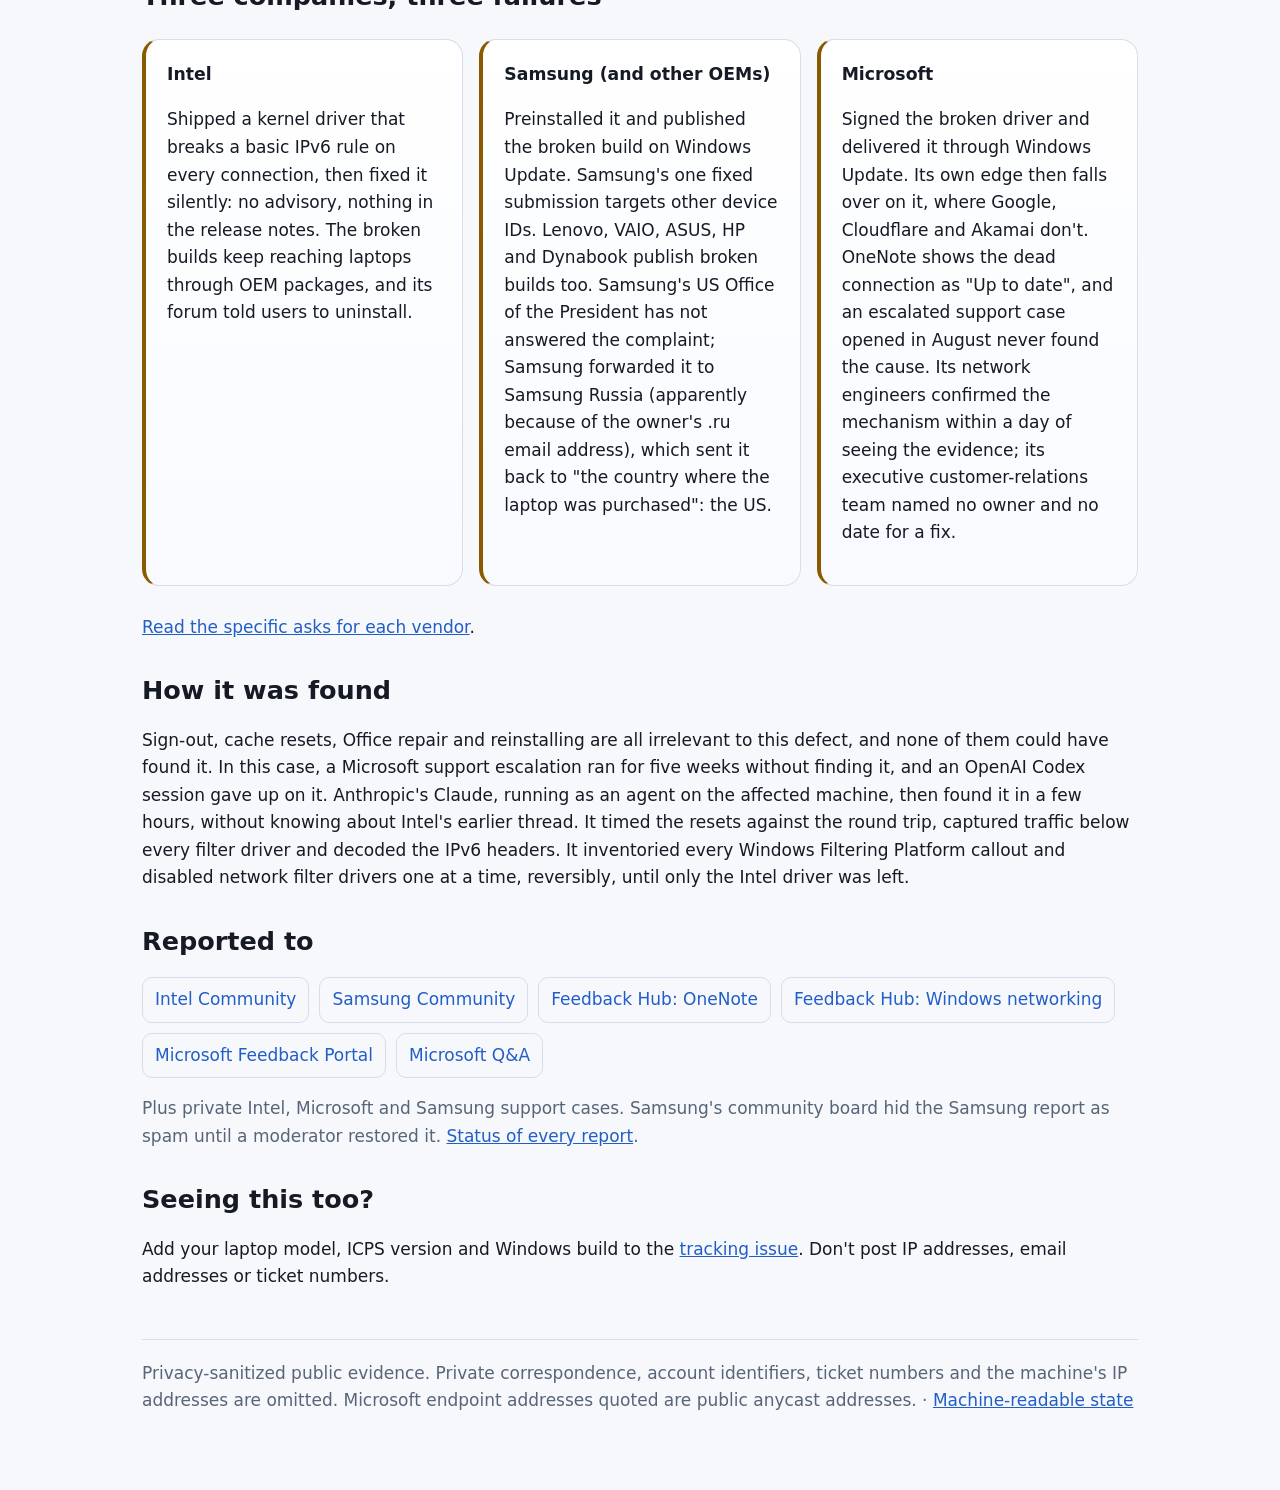
==== commit 45883aca: "Explain why Samsung forwarded the US complaint to Samsung Russia, and that Russia sent it back to th" ====
--- a/index.html
+++ b/index.html
@@ -38,7 +38,7 @@
 
 <section class="panel warning">
   <h2>Microsoft's engineers confirmed it the next day. Nine days later, nothing has changed</h2>
-  <p>On 2026-10-08, the day after receiving the packet-level evidence, Microsoft's Azure networking engineering confirmed the mechanism in writing and said it is working on the Azure Front Door side to reduce the impact, and with the Windows team on a fix. It has given no date. Microsoft's executive customer-relations team then named no engineering owner and no date for stopping Windows Update from offering the broken builds, and pointed the evidence to Feedback Hub, which it says "does not guarantee an individual response, an engineering owner, or a remediation date". The root-cause reports had been sitting in Feedback Hub since 2026-10-02. On 2026-10-16 Microsoft's Update Catalog still listed all three builds reported broken, with the same entry counts as on 2026-10-07. Intel acknowledged in writing, citing the owner's tests, that its own generic build does not have the bug, called the OEM package Samsung's responsibility, and published no advisory. Samsung has not answered: it forwarded the complaint about a US-model laptop to Samsung Russia, which replied on 2026-10-09 that it could not help and advised contacting the office of the country where the laptop was purchased. <a href="timeline.html">Full timeline</a> · <a href="vendor-reports.html">Status of every report</a>.</p>
+  <p>On 2026-10-08, the day after receiving the packet-level evidence, Microsoft's Azure networking engineering confirmed the mechanism in writing and said it is working on the Azure Front Door side to reduce the impact, and with the Windows team on a fix. It has given no date. Microsoft's executive customer-relations team then named no engineering owner and no date for stopping Windows Update from offering the broken builds, and pointed the evidence to Feedback Hub, which it says "does not guarantee an individual response, an engineering owner, or a remediation date". The root-cause reports had been sitting in Feedback Hub since 2026-10-02. On 2026-10-16 Microsoft's Update Catalog still listed all three builds reported broken, with the same entry counts as on 2026-10-07. Intel acknowledged in writing, citing the owner's tests, that its own generic build does not have the bug, called the OEM package Samsung's responsibility, and published no advisory. Samsung has not answered: it forwarded the complaint about a US-model laptop bought in the US to Samsung Russia, apparently because the owner's email address ends in .ru, and Samsung Russia replied on 2026-10-09 that it could not help and advised contacting the Samsung office of the country where the laptop was purchased. That is the US, where the complaint started. <a href="timeline.html">Full timeline</a> · <a href="vendor-reports.html">Status of every report</a>.</p>
 </section>
 
 <section class="panel warning">
@@ -70,7 +70,7 @@
 <h2>Three companies, three failures</h2>
 <div class="grid">
   <div class="card warning"><h3>Intel</h3><p>Shipped a kernel driver that breaks a basic IPv6 rule on every connection, then fixed it silently: no advisory, nothing in the release notes. The broken builds keep reaching laptops through OEM packages, and its forum told users to uninstall.</p></div>
-  <div class="card warning"><h3>Samsung (and other OEMs)</h3><p>Preinstalled it and published the broken build on Windows Update. Samsung's one fixed submission targets other device IDs. Lenovo, VAIO, ASUS, HP and Dynabook publish broken builds too. Samsung's US Office of the President has not answered the complaint; it was forwarded to Samsung Russia, which sent it back to "the country where the laptop was purchased".</p></div>
+  <div class="card warning"><h3>Samsung (and other OEMs)</h3><p>Preinstalled it and published the broken build on Windows Update. Samsung's one fixed submission targets other device IDs. Lenovo, VAIO, ASUS, HP and Dynabook publish broken builds too. Samsung's US Office of the President has not answered the complaint; Samsung forwarded it to Samsung Russia (apparently because of the owner's .ru email address), which sent it back to "the country where the laptop was purchased": the US.</p></div>
   <div class="card warning"><h3>Microsoft</h3><p>Signed the broken driver and delivered it through Windows Update. Its own edge then falls over on it, where Google, Cloudflare and Akamai don't. OneNote shows the dead connection as "Up to date", and an escalated support case opened in August never found the cause. Its network engineers confirmed the mechanism within a day of seeing the evidence; its executive customer-relations team named no owner and no date for a fix.</p></div>
 </div>
 <p><a href="owner-action.html">Read the specific asks for each vendor</a>.</p>
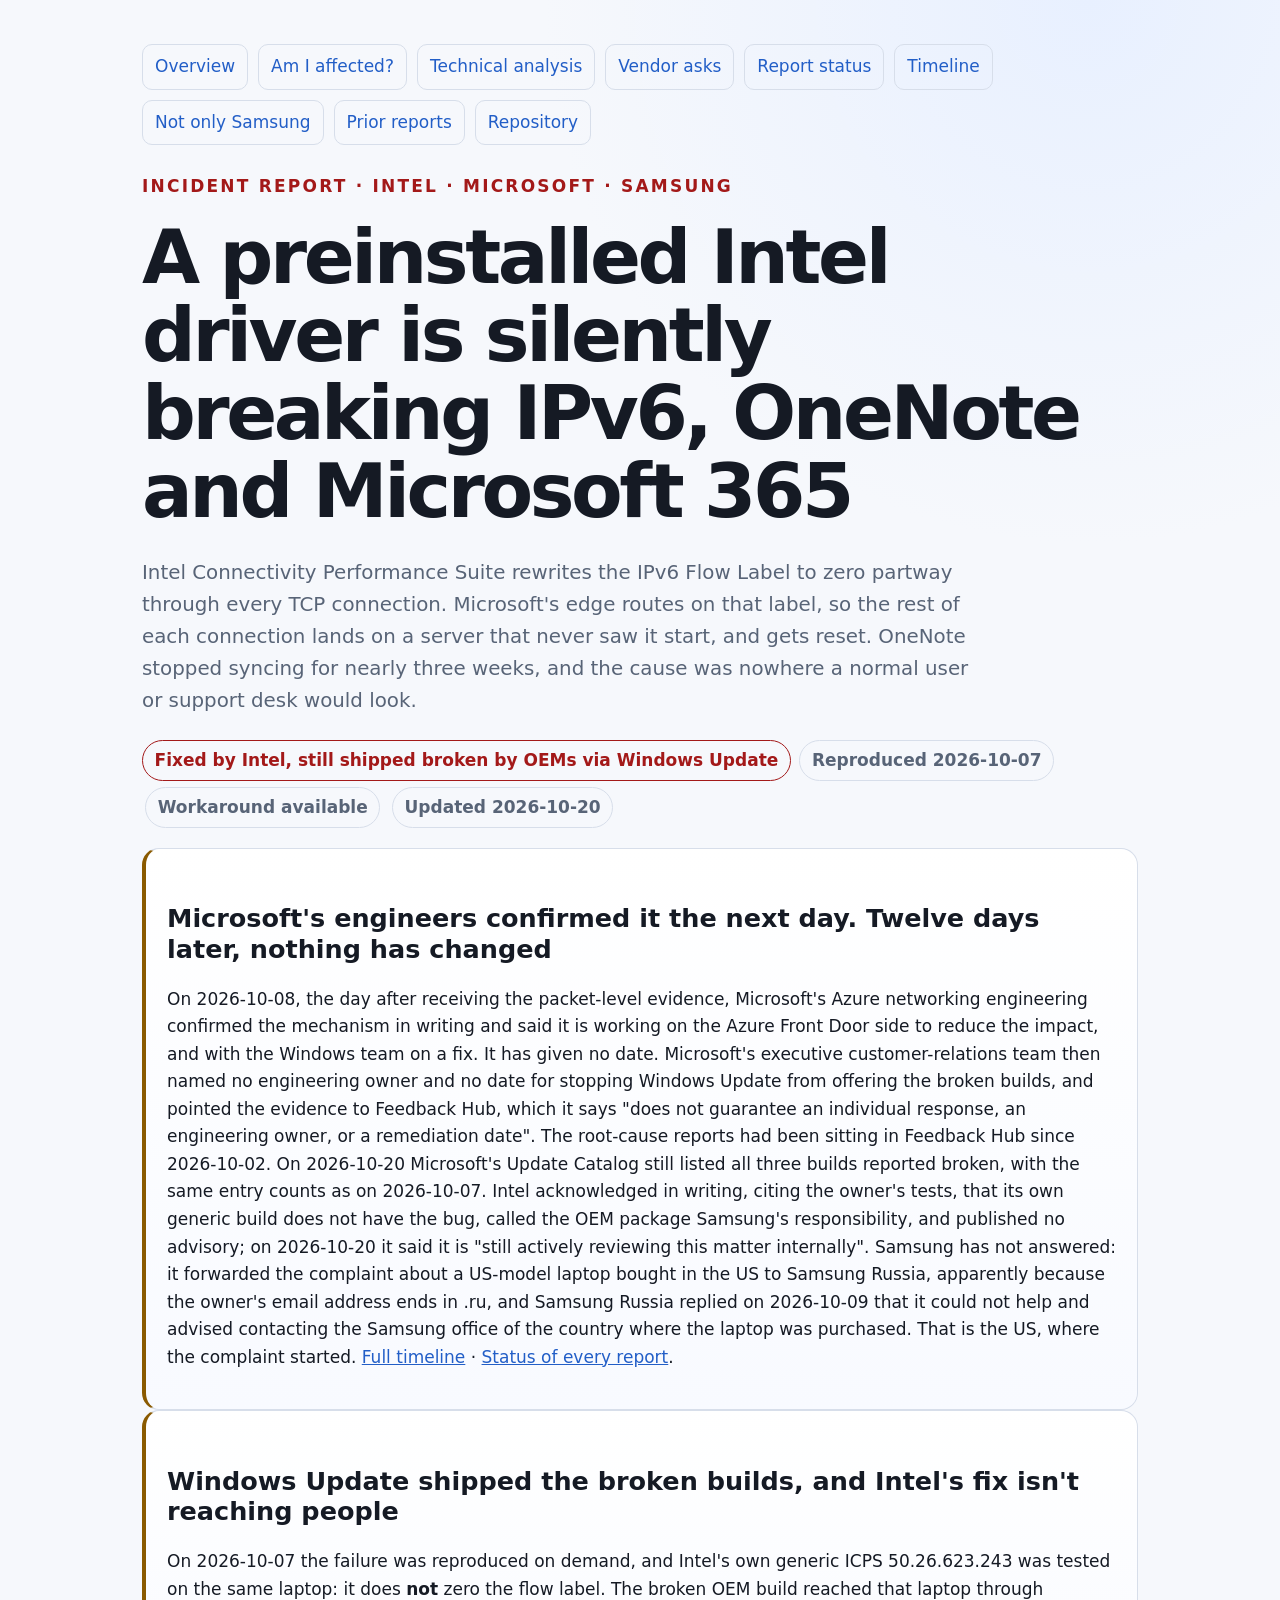
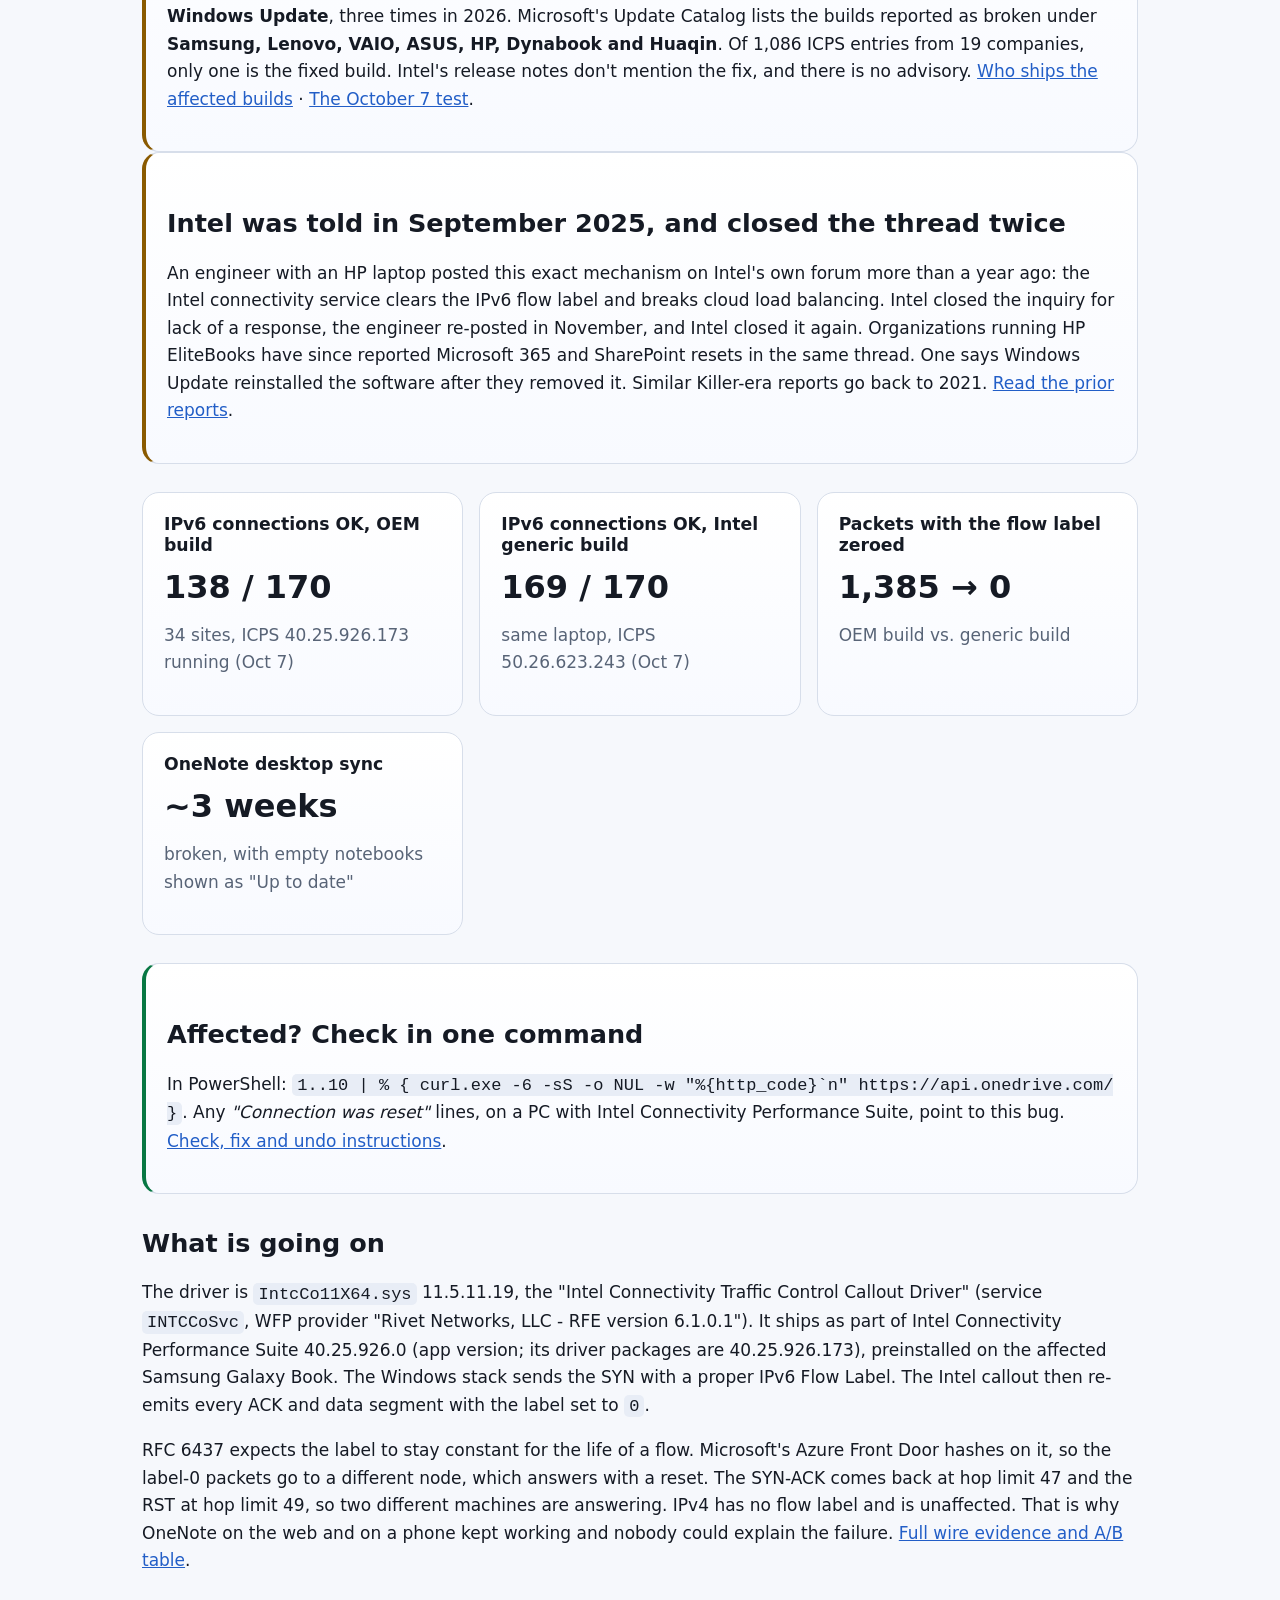
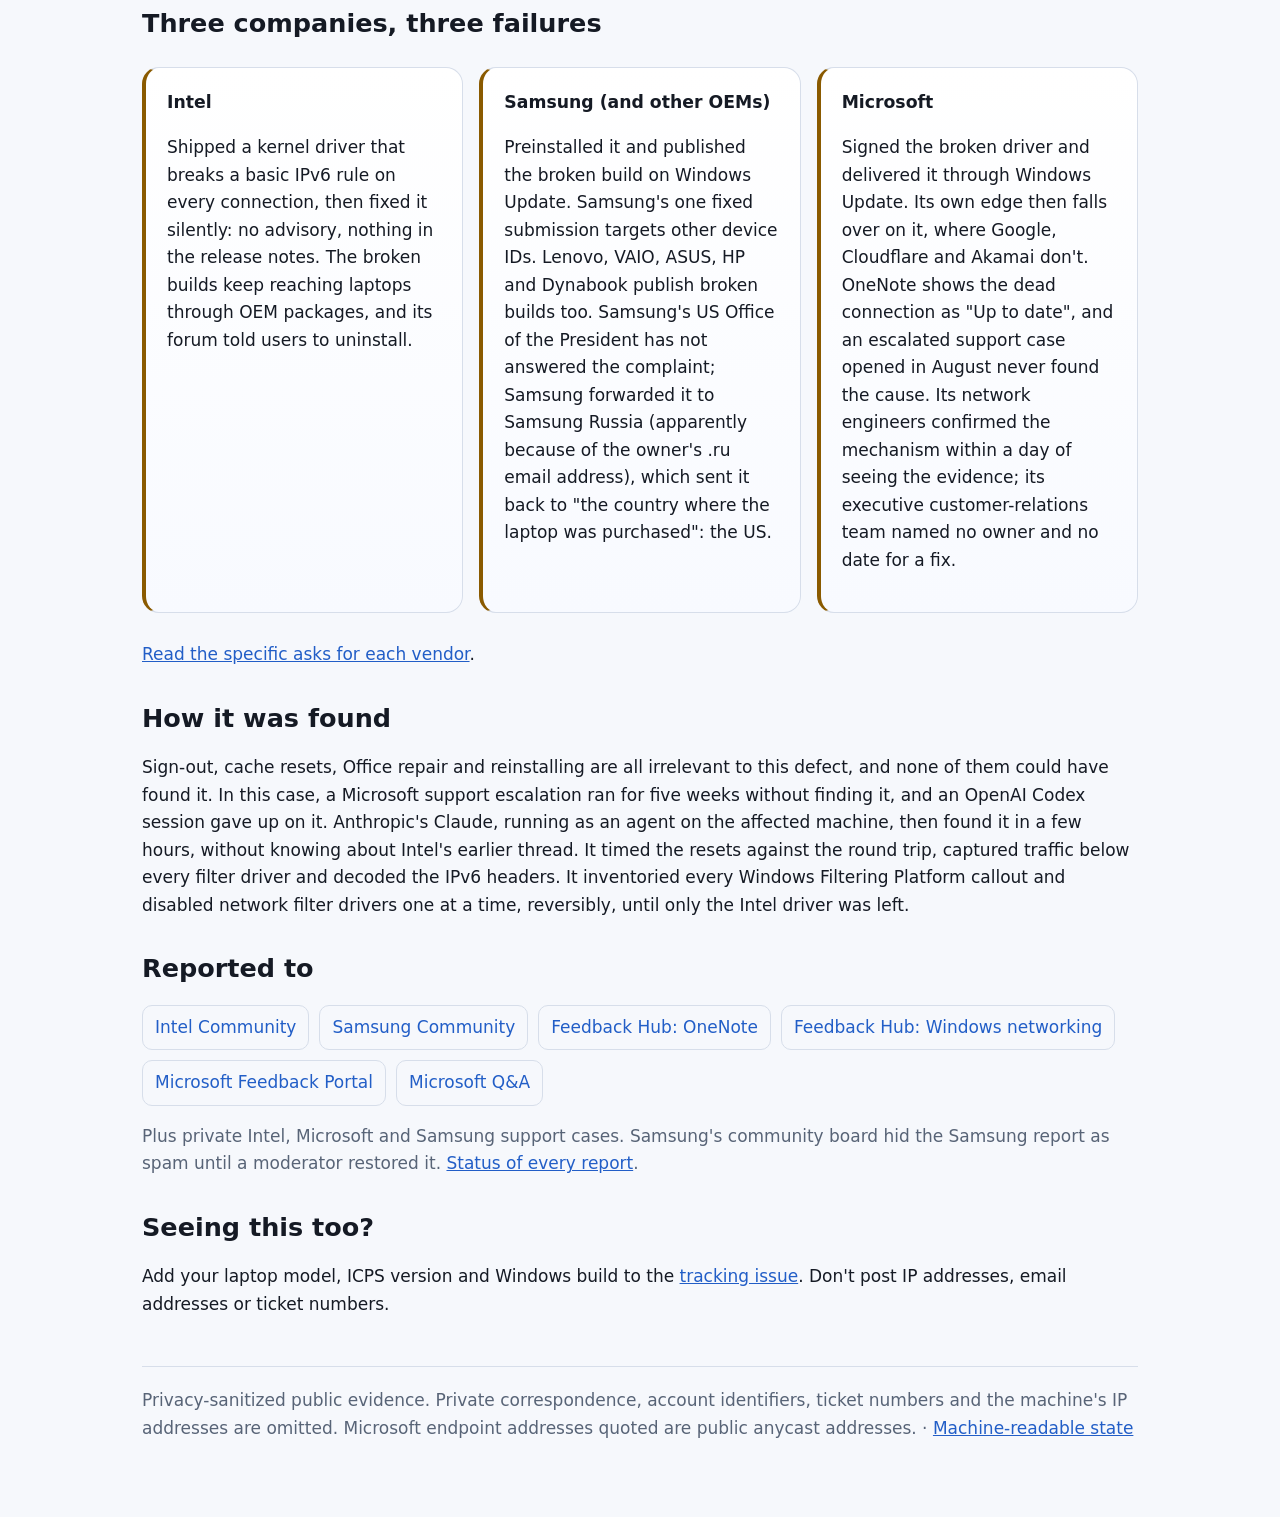
==== commit 0b3c944d: "Intel still reviewing; Update Catalog unchanged on 2026-10-20 Co-Authored-By: Claude Opus 5.5 <norep" ====
--- a/index.html
+++ b/index.html
@@ -34,11 +34,11 @@
 <p class="kicker">Incident report · Intel · Microsoft · Samsung</p>
 <h1>A preinstalled Intel driver is silently breaking IPv6, OneNote and Microsoft 365</h1>
 <p class="lede">Intel Connectivity Performance Suite rewrites the IPv6 Flow Label to zero partway through every TCP connection. Microsoft's edge routes on that label, so the rest of each connection lands on a server that never saw it start, and gets reset. OneNote stopped syncing for nearly three weeks, and the cause was nowhere a normal user or support desk would look.</p>
-<p><span class="status">Fixed by Intel, still shipped broken by OEMs via Windows Update</span> <span class="pill">Reproduced 2026-10-07</span> <span class="pill">Workaround available</span> <span class="pill">Updated 2026-10-16</span></p>
+<p><span class="status">Fixed by Intel, still shipped broken by OEMs via Windows Update</span> <span class="pill">Reproduced 2026-10-07</span> <span class="pill">Workaround available</span> <span class="pill">Updated 2026-10-20</span></p>
 
 <section class="panel warning">
-  <h2>Microsoft's engineers confirmed it the next day. Nine days later, nothing has changed</h2>
-  <p>On 2026-10-08, the day after receiving the packet-level evidence, Microsoft's Azure networking engineering confirmed the mechanism in writing and said it is working on the Azure Front Door side to reduce the impact, and with the Windows team on a fix. It has given no date. Microsoft's executive customer-relations team then named no engineering owner and no date for stopping Windows Update from offering the broken builds, and pointed the evidence to Feedback Hub, which it says "does not guarantee an individual response, an engineering owner, or a remediation date". The root-cause reports had been sitting in Feedback Hub since 2026-10-02. On 2026-10-16 Microsoft's Update Catalog still listed all three builds reported broken, with the same entry counts as on 2026-10-07. Intel acknowledged in writing, citing the owner's tests, that its own generic build does not have the bug, called the OEM package Samsung's responsibility, and published no advisory. Samsung has not answered: it forwarded the complaint about a US-model laptop bought in the US to Samsung Russia, apparently because the owner's email address ends in .ru, and Samsung Russia replied on 2026-10-09 that it could not help and advised contacting the Samsung office of the country where the laptop was purchased. That is the US, where the complaint started. <a href="timeline.html">Full timeline</a> · <a href="vendor-reports.html">Status of every report</a>.</p>
+  <h2>Microsoft's engineers confirmed it the next day. Twelve days later, nothing has changed</h2>
+  <p>On 2026-10-08, the day after receiving the packet-level evidence, Microsoft's Azure networking engineering confirmed the mechanism in writing and said it is working on the Azure Front Door side to reduce the impact, and with the Windows team on a fix. It has given no date. Microsoft's executive customer-relations team then named no engineering owner and no date for stopping Windows Update from offering the broken builds, and pointed the evidence to Feedback Hub, which it says "does not guarantee an individual response, an engineering owner, or a remediation date". The root-cause reports had been sitting in Feedback Hub since 2026-10-02. On 2026-10-20 Microsoft's Update Catalog still listed all three builds reported broken, with the same entry counts as on 2026-10-07. Intel acknowledged in writing, citing the owner's tests, that its own generic build does not have the bug, called the OEM package Samsung's responsibility, and published no advisory; on 2026-10-20 it said it is "still actively reviewing this matter internally". Samsung has not answered: it forwarded the complaint about a US-model laptop bought in the US to Samsung Russia, apparently because the owner's email address ends in .ru, and Samsung Russia replied on 2026-10-09 that it could not help and advised contacting the Samsung office of the country where the laptop was purchased. That is the US, where the complaint started. <a href="timeline.html">Full timeline</a> · <a href="vendor-reports.html">Status of every report</a>.</p>
 </section>
 
 <section class="panel warning">
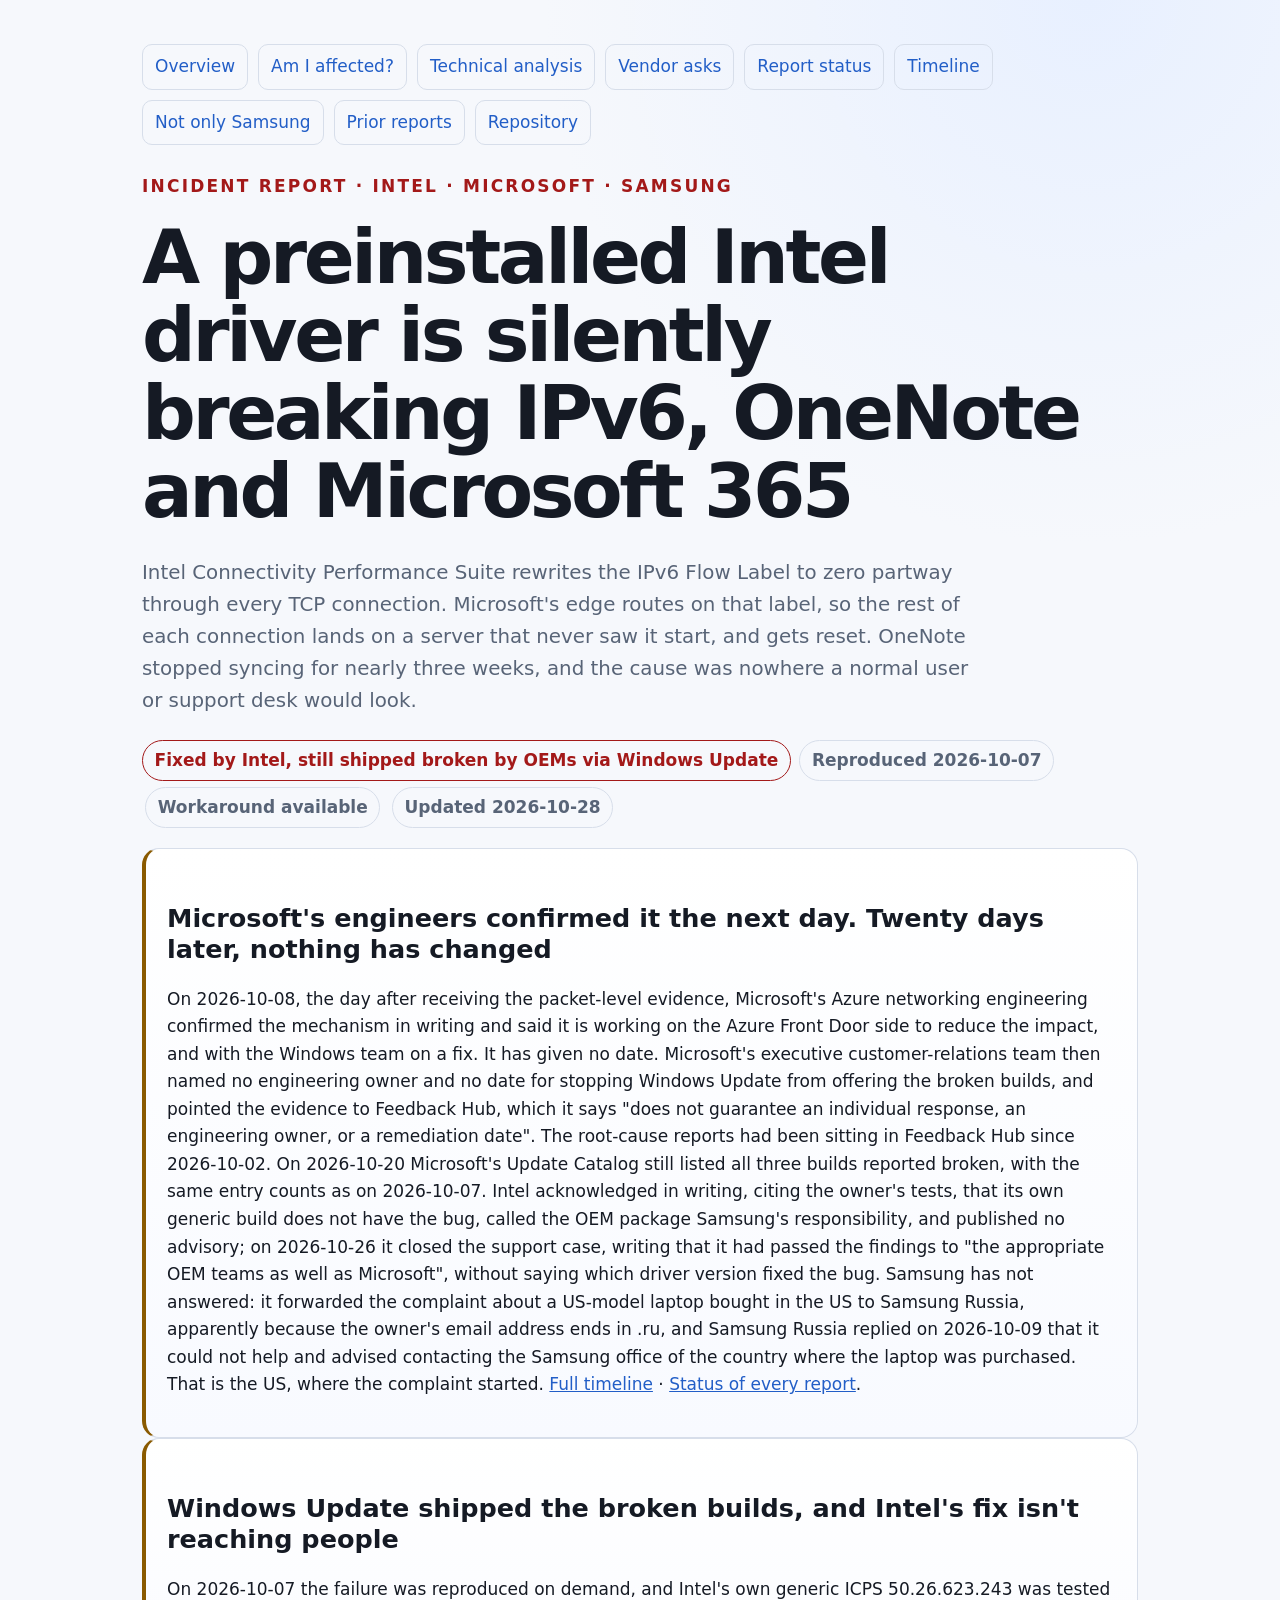
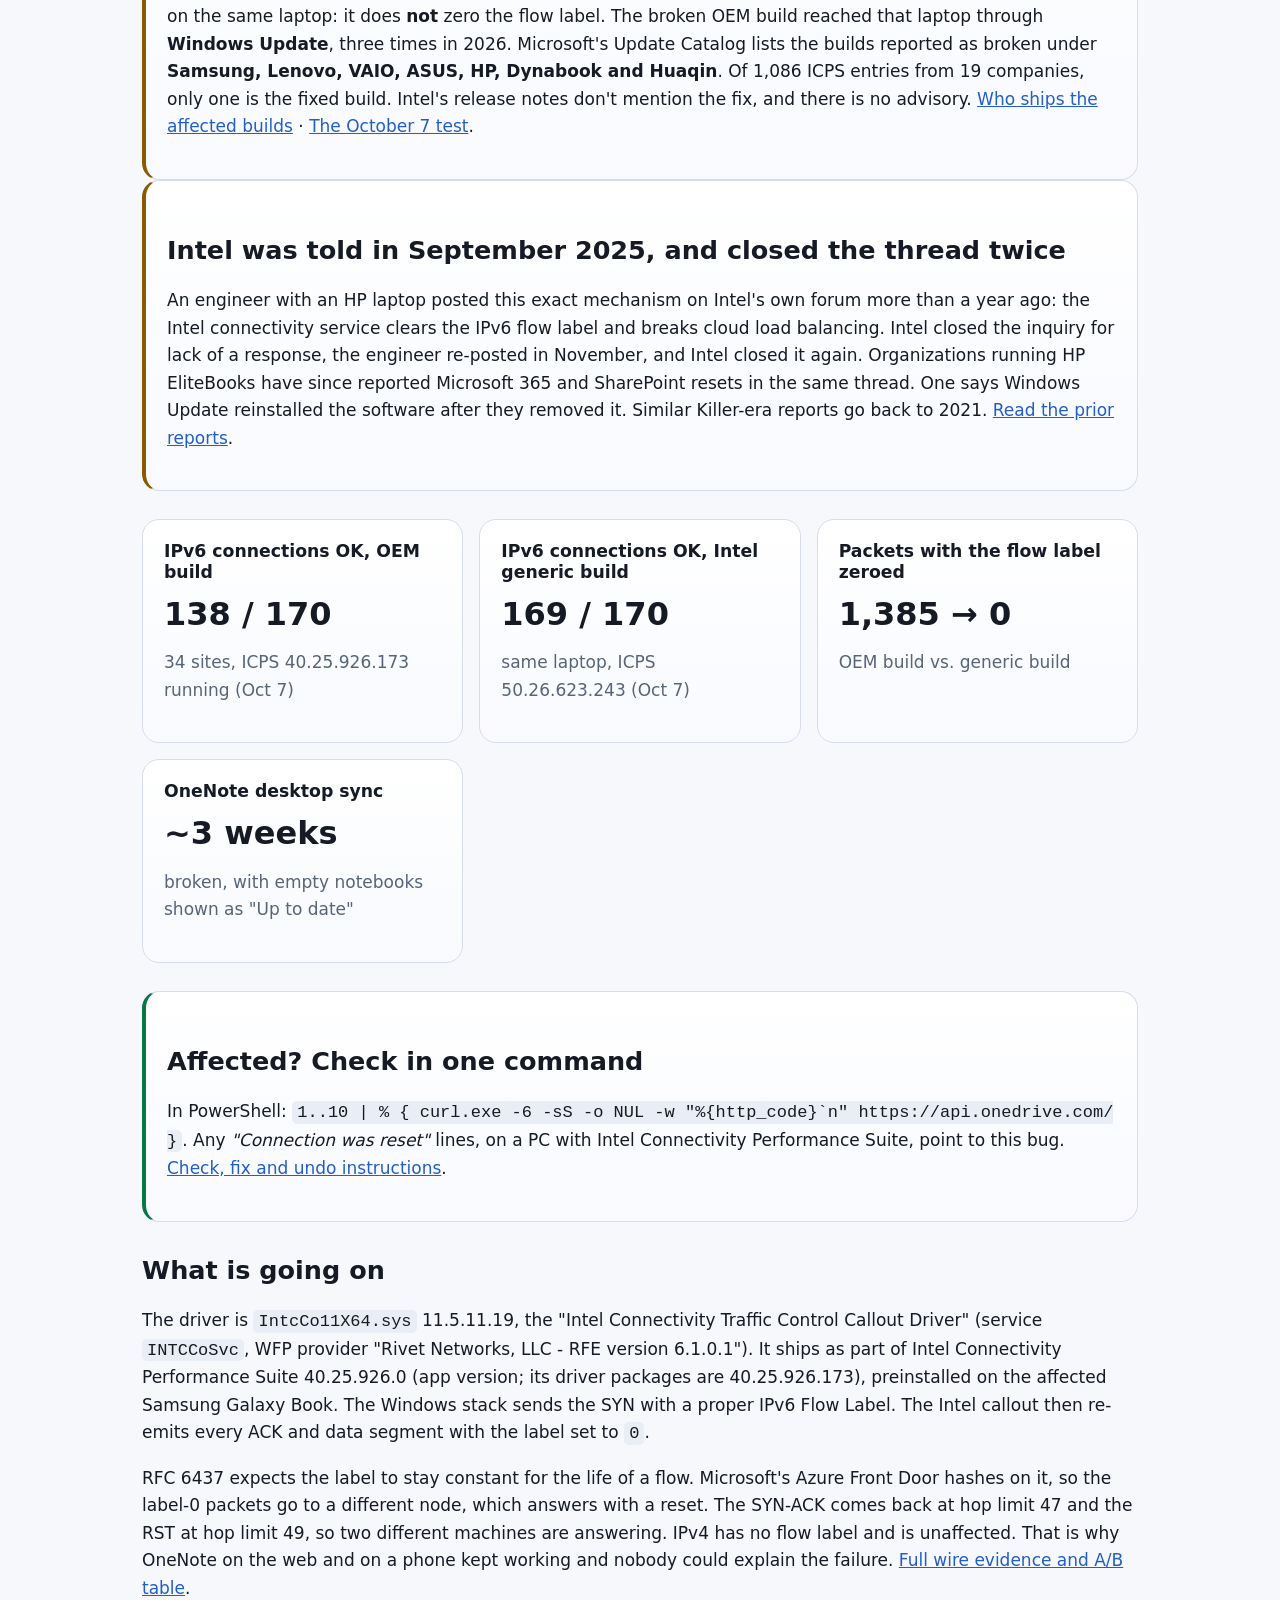
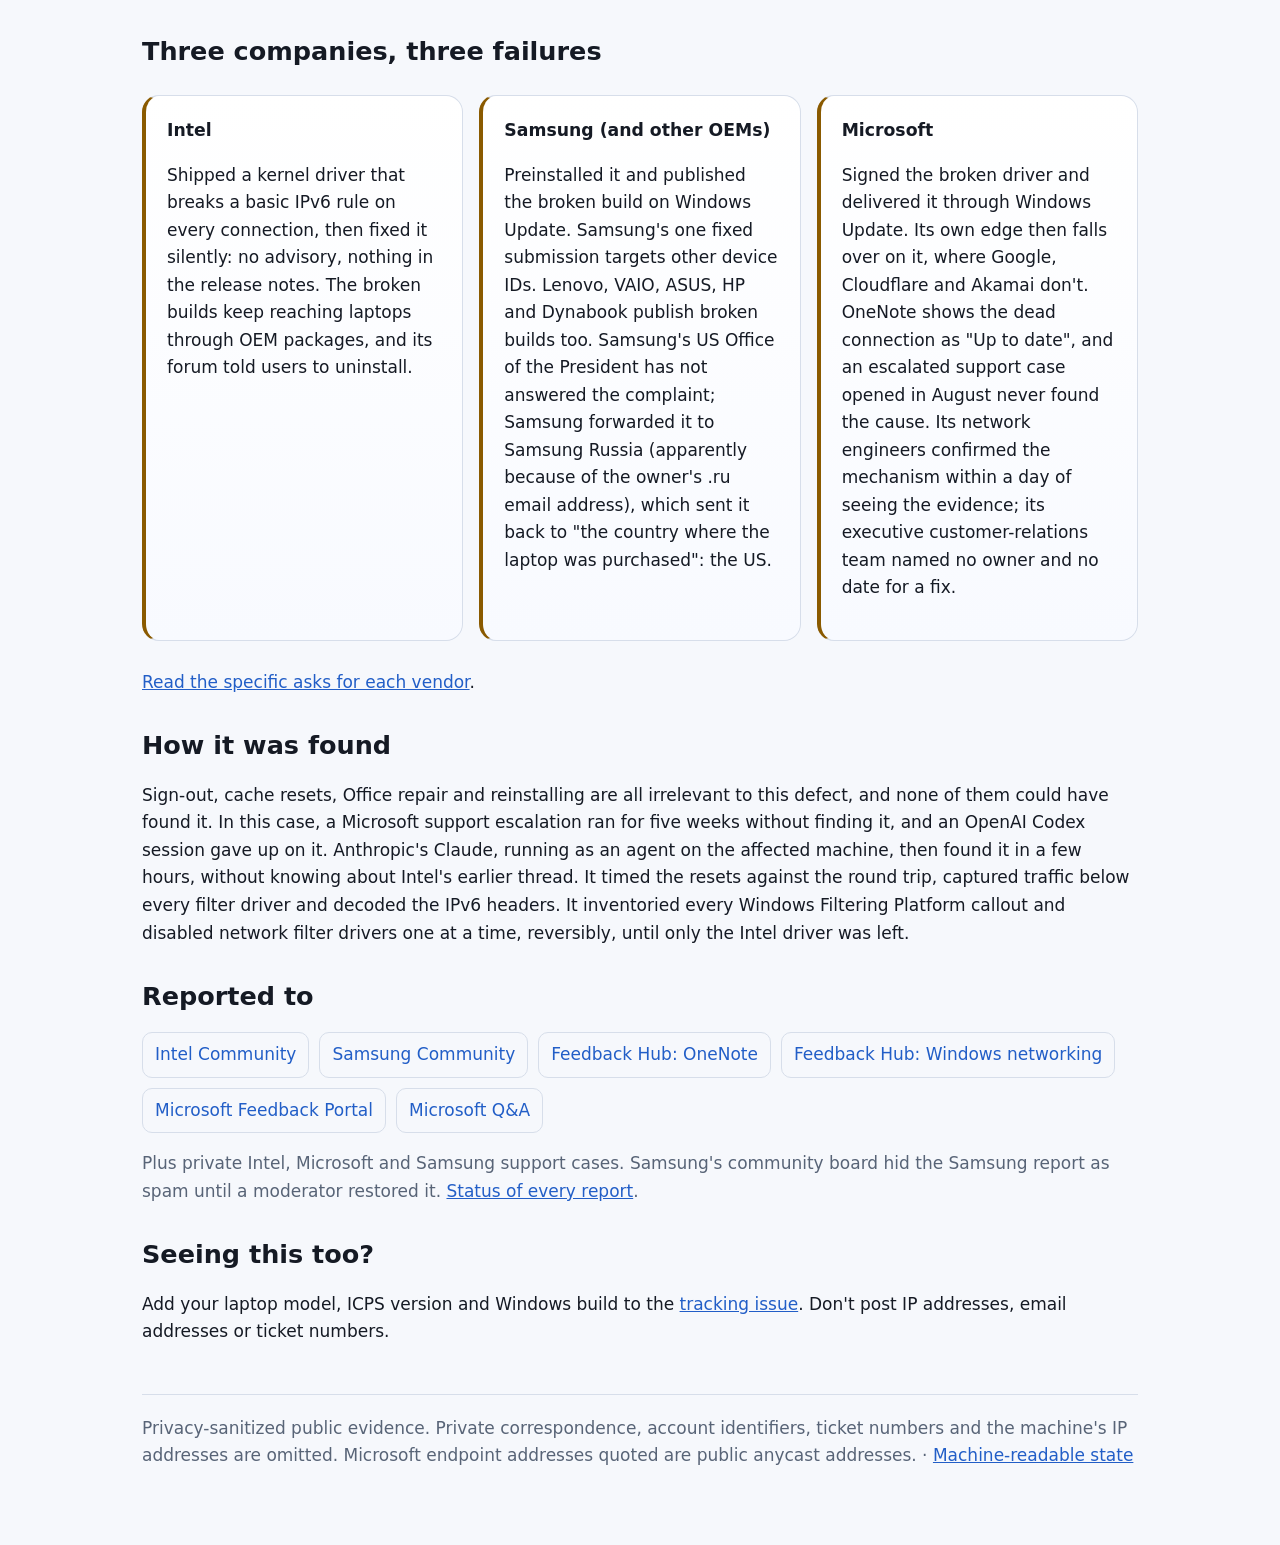
==== commit 7172b833: "Intel closes the support case without answers; Samsung deadline passed Co-Authored-By: Claude <norep" ====
--- a/index.html
+++ b/index.html
@@ -16,7 +16,7 @@
   <meta name="twitter:title" content="Preinstalled Intel driver silently breaks IPv6, OneNote and Microsoft 365">
   <meta name="twitter:description" content="Root cause, wire evidence, vendor reports and a five-minute workaround.">
   <link rel="stylesheet" href="site.css">
-  <script type="application/ld+json">{"@context":"https://schema.org","@type":"Report","name":"Intel Connectivity Performance Suite zeroes IPv6 Flow Label mid-connection","url":"https://coolak.github.io/intel-icps-ipv6-flow-label-incident/","dateCreated":"2026-10-02","dateModified":"2026-10-02","about":["Intel Connectivity Performance Suite","IPv6 flow label","OneNote","Azure Front Door","Samsung Galaxy Book"],"isAccessibleForFree":true}</script>
+  <script type="application/ld+json">{"@context":"https://schema.org","@type":"Report","name":"Intel Connectivity Performance Suite zeroes IPv6 Flow Label mid-connection","url":"https://coolak.github.io/intel-icps-ipv6-flow-label-incident/","dateCreated":"2026-10-02","dateModified":"2026-10-28","about":["Intel Connectivity Performance Suite","IPv6 flow label","OneNote","Azure Front Door","Samsung Galaxy Book"],"isAccessibleForFree":true}</script>
 </head>
 <body><main>
 <nav class="nav">
@@ -34,11 +34,11 @@
 <p class="kicker">Incident report · Intel · Microsoft · Samsung</p>
 <h1>A preinstalled Intel driver is silently breaking IPv6, OneNote and Microsoft 365</h1>
 <p class="lede">Intel Connectivity Performance Suite rewrites the IPv6 Flow Label to zero partway through every TCP connection. Microsoft's edge routes on that label, so the rest of each connection lands on a server that never saw it start, and gets reset. OneNote stopped syncing for nearly three weeks, and the cause was nowhere a normal user or support desk would look.</p>
-<p><span class="status">Fixed by Intel, still shipped broken by OEMs via Windows Update</span> <span class="pill">Reproduced 2026-10-07</span> <span class="pill">Workaround available</span> <span class="pill">Updated 2026-10-20</span></p>
+<p><span class="status">Fixed by Intel, still shipped broken by OEMs via Windows Update</span> <span class="pill">Reproduced 2026-10-07</span> <span class="pill">Workaround available</span> <span class="pill">Updated 2026-10-28</span></p>
 
 <section class="panel warning">
-  <h2>Microsoft's engineers confirmed it the next day. Twelve days later, nothing has changed</h2>
-  <p>On 2026-10-08, the day after receiving the packet-level evidence, Microsoft's Azure networking engineering confirmed the mechanism in writing and said it is working on the Azure Front Door side to reduce the impact, and with the Windows team on a fix. It has given no date. Microsoft's executive customer-relations team then named no engineering owner and no date for stopping Windows Update from offering the broken builds, and pointed the evidence to Feedback Hub, which it says "does not guarantee an individual response, an engineering owner, or a remediation date". The root-cause reports had been sitting in Feedback Hub since 2026-10-02. On 2026-10-20 Microsoft's Update Catalog still listed all three builds reported broken, with the same entry counts as on 2026-10-07. Intel acknowledged in writing, citing the owner's tests, that its own generic build does not have the bug, called the OEM package Samsung's responsibility, and published no advisory; on 2026-10-20 it said it is "still actively reviewing this matter internally". Samsung has not answered: it forwarded the complaint about a US-model laptop bought in the US to Samsung Russia, apparently because the owner's email address ends in .ru, and Samsung Russia replied on 2026-10-09 that it could not help and advised contacting the Samsung office of the country where the laptop was purchased. That is the US, where the complaint started. <a href="timeline.html">Full timeline</a> · <a href="vendor-reports.html">Status of every report</a>.</p>
+  <h2>Microsoft's engineers confirmed it the next day. Twenty days later, nothing has changed</h2>
+  <p>On 2026-10-08, the day after receiving the packet-level evidence, Microsoft's Azure networking engineering confirmed the mechanism in writing and said it is working on the Azure Front Door side to reduce the impact, and with the Windows team on a fix. It has given no date. Microsoft's executive customer-relations team then named no engineering owner and no date for stopping Windows Update from offering the broken builds, and pointed the evidence to Feedback Hub, which it says "does not guarantee an individual response, an engineering owner, or a remediation date". The root-cause reports had been sitting in Feedback Hub since 2026-10-02. On 2026-10-20 Microsoft's Update Catalog still listed all three builds reported broken, with the same entry counts as on 2026-10-07. Intel acknowledged in writing, citing the owner's tests, that its own generic build does not have the bug, called the OEM package Samsung's responsibility, and published no advisory; on 2026-10-26 it closed the support case, writing that it had passed the findings to "the appropriate OEM teams as well as Microsoft", without saying which driver version fixed the bug. Samsung has not answered: it forwarded the complaint about a US-model laptop bought in the US to Samsung Russia, apparently because the owner's email address ends in .ru, and Samsung Russia replied on 2026-10-09 that it could not help and advised contacting the Samsung office of the country where the laptop was purchased. That is the US, where the complaint started. <a href="timeline.html">Full timeline</a> · <a href="vendor-reports.html">Status of every report</a>.</p>
 </section>
 
 <section class="panel warning">
